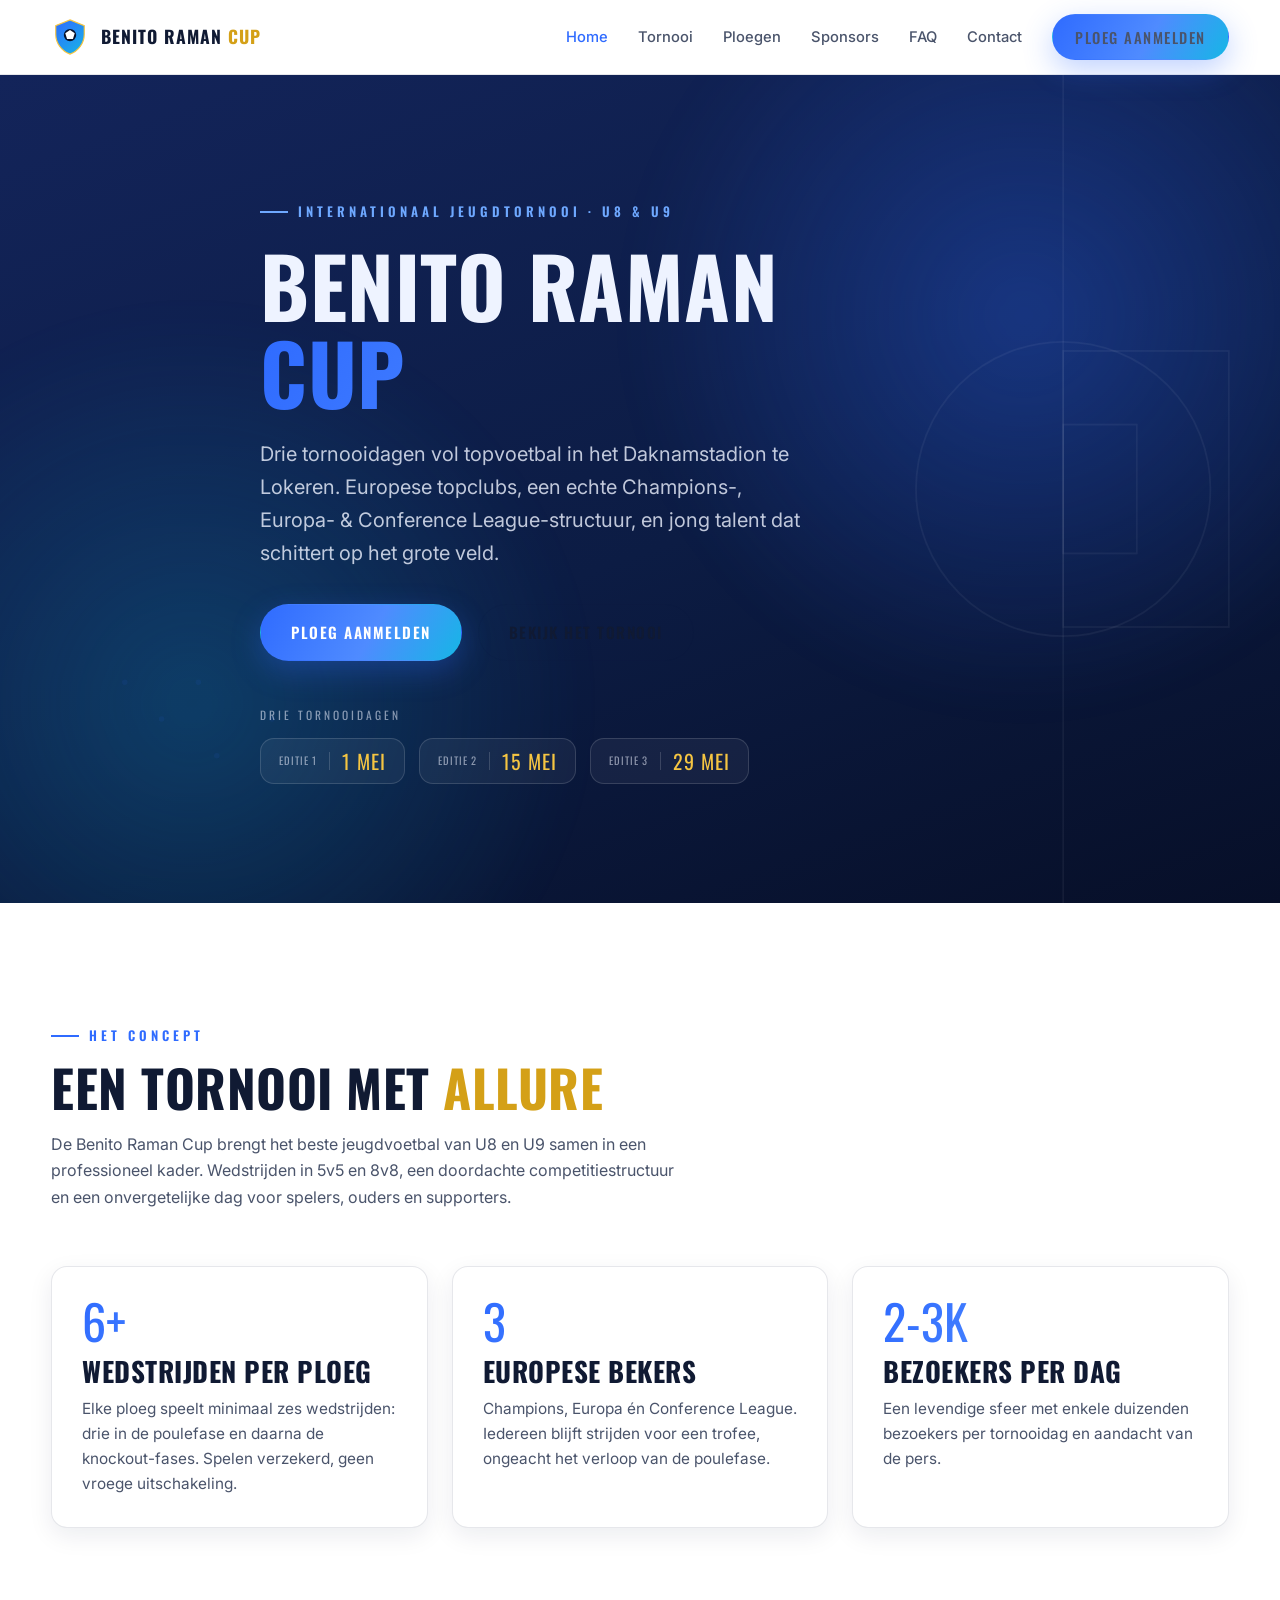
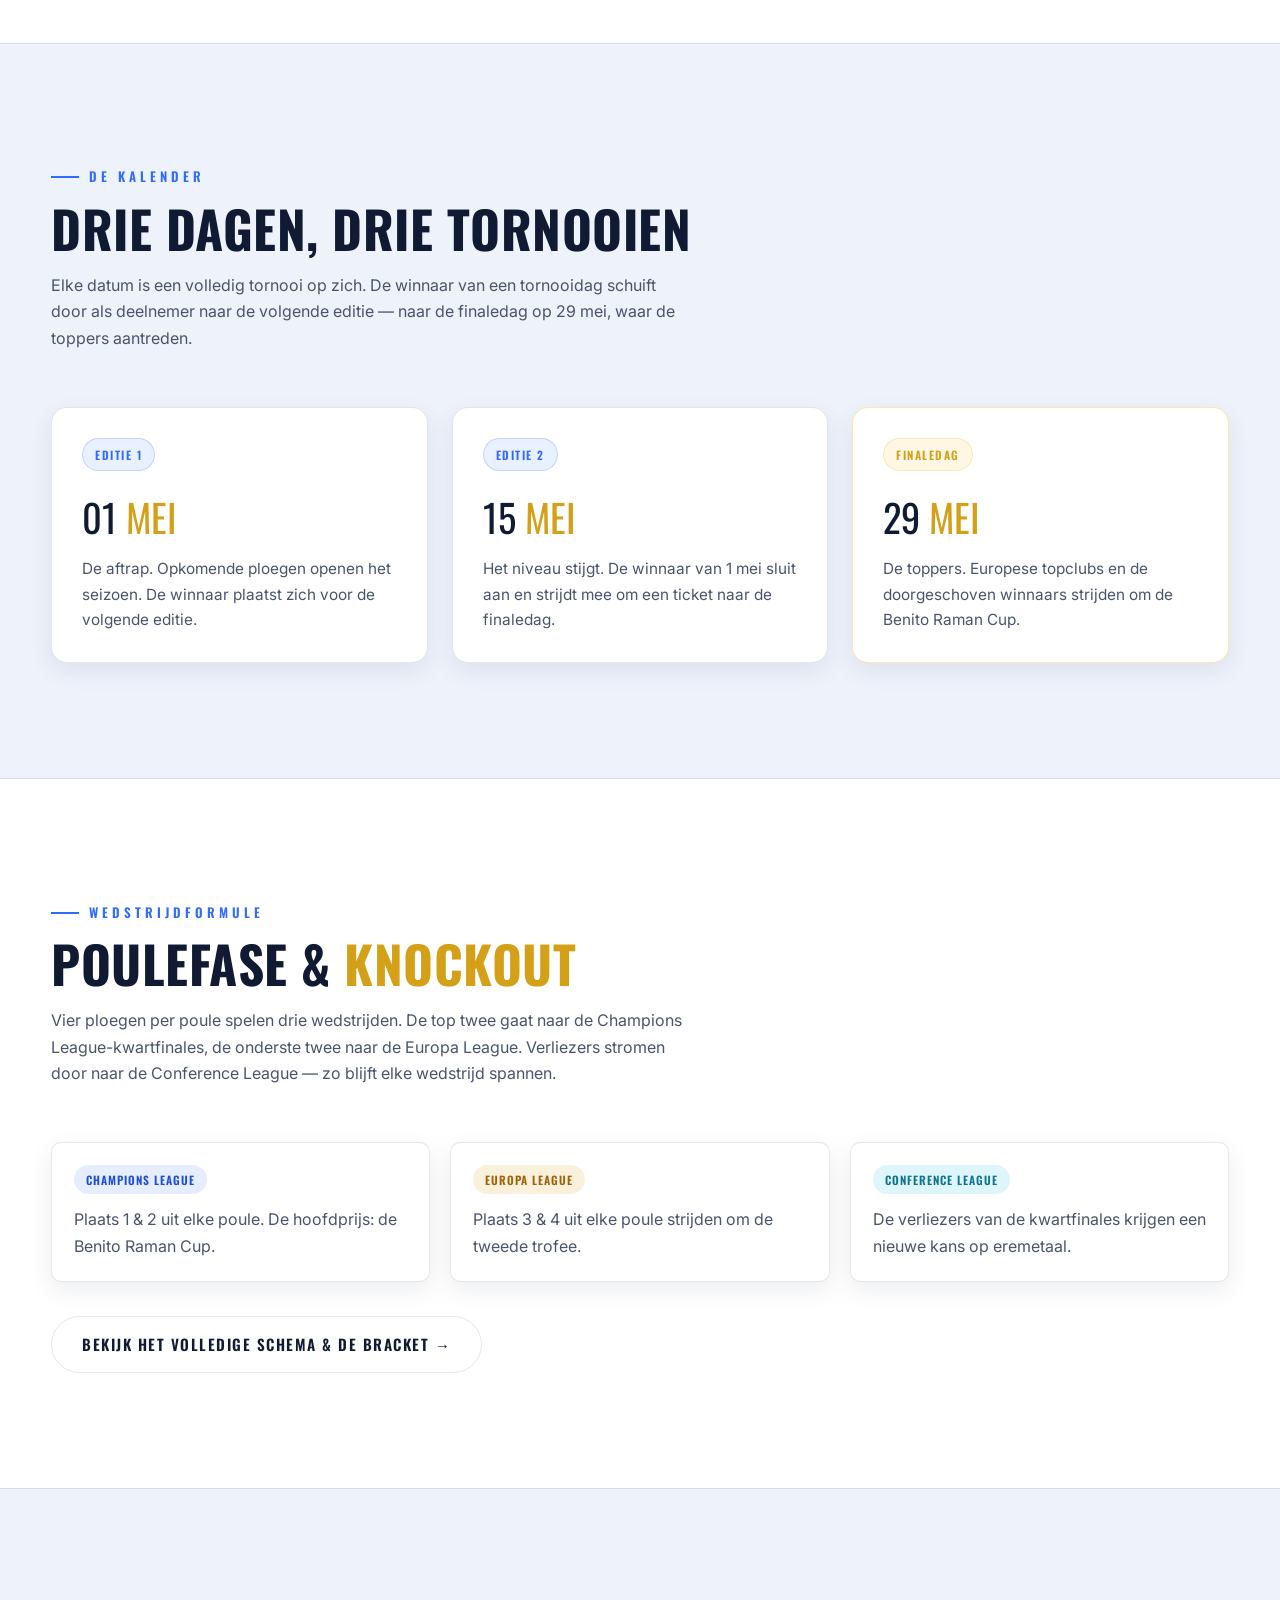
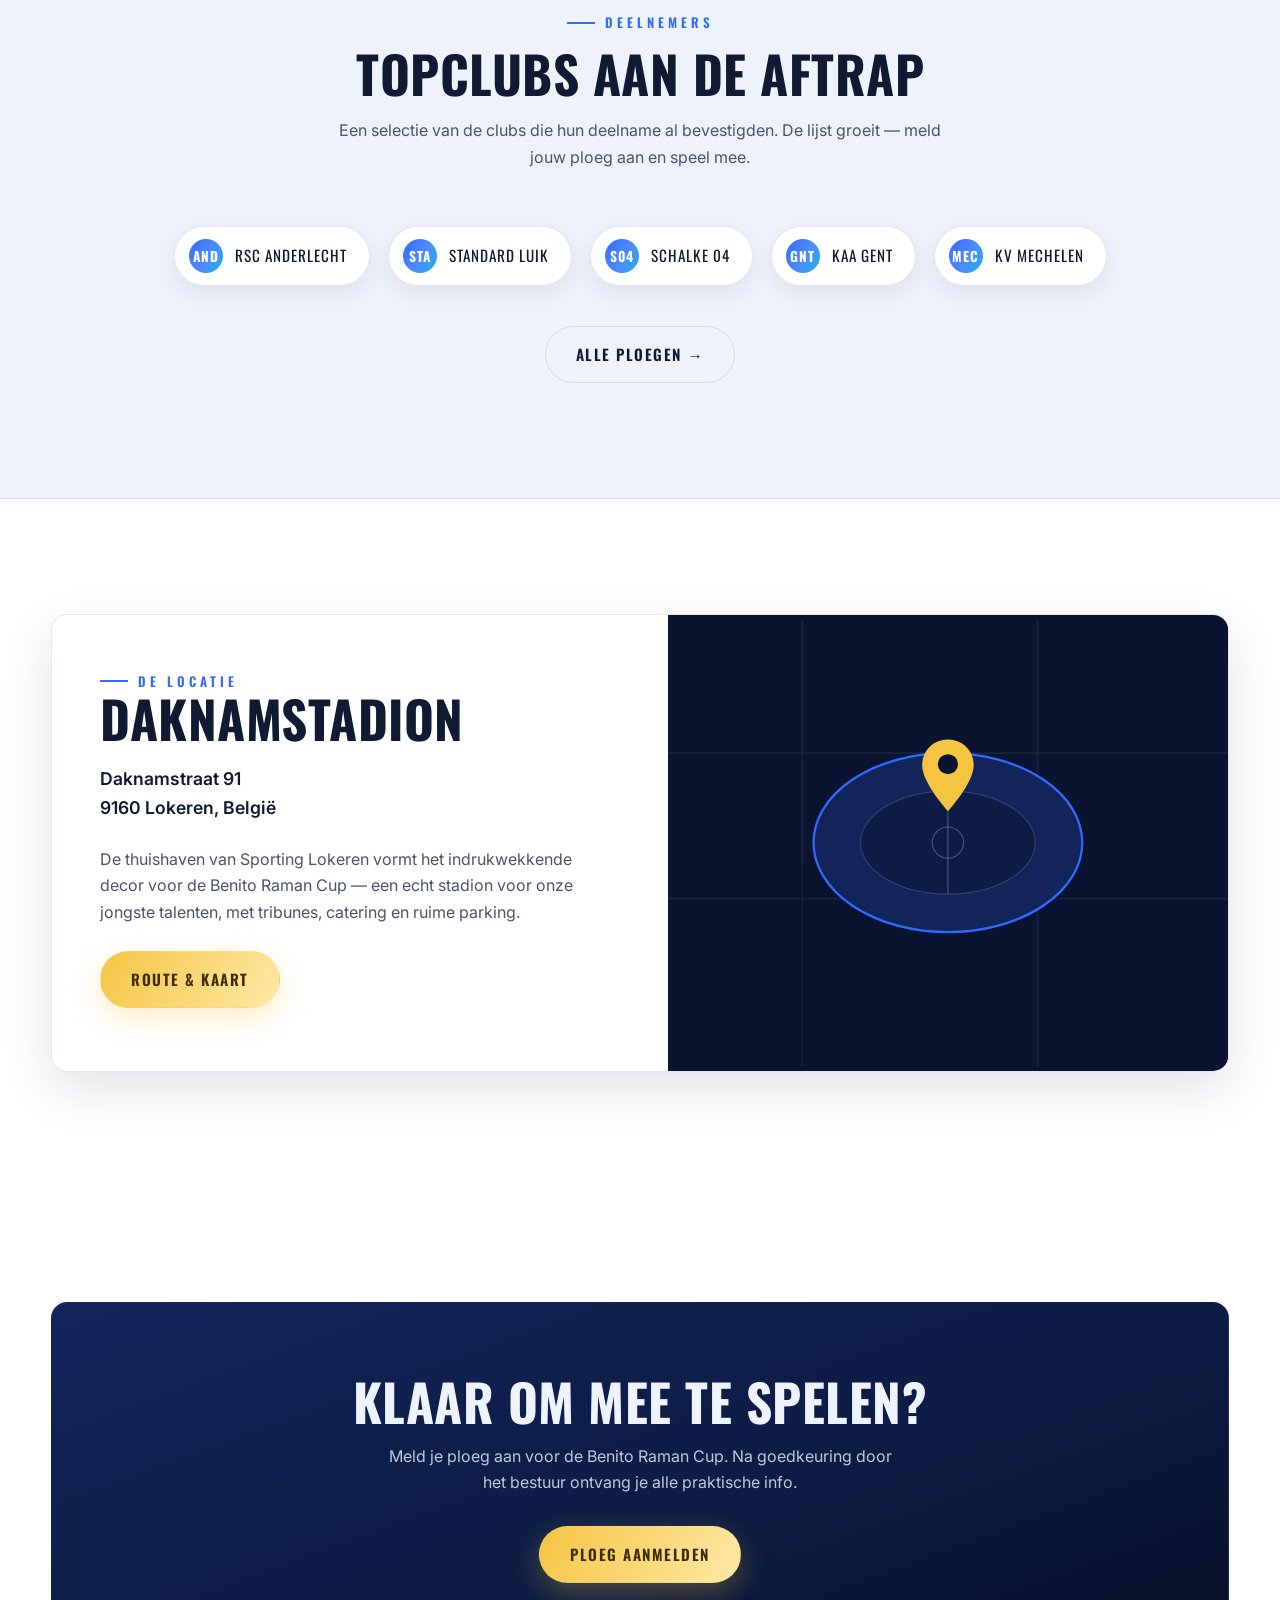
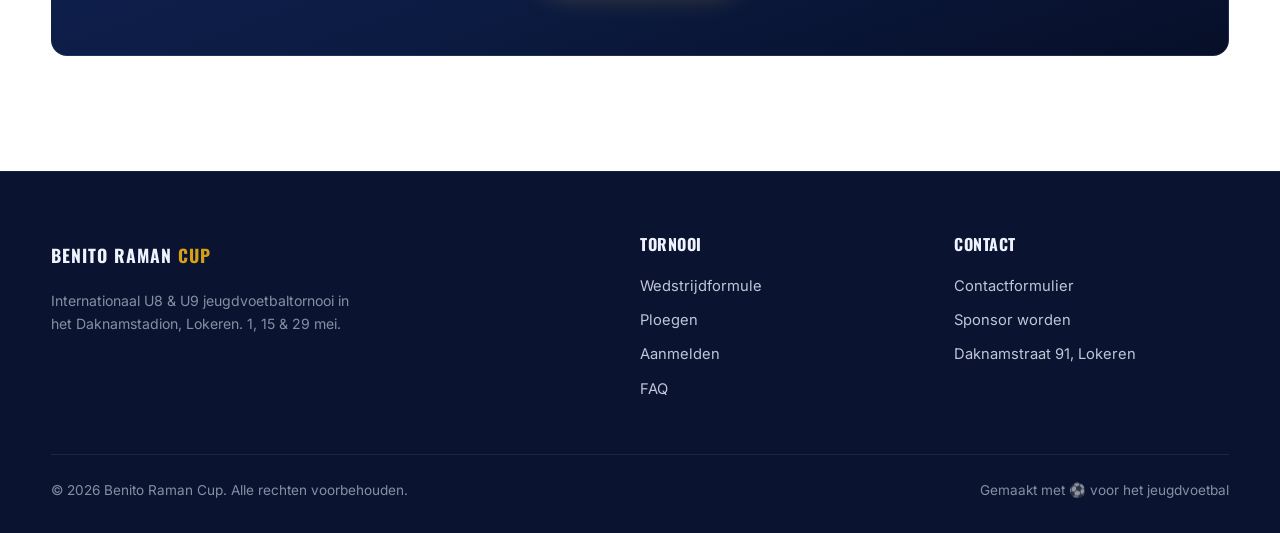
==== index.html @ d463234b "Initial commit" ====
<!DOCTYPE html>
<html lang="nl">
<head>
  <meta charset="UTF-8" />
  <meta name="viewport" content="width=device-width, initial-scale=1.0" />
  <title>Benito Raman Cup — Internationaal jeugdtornooi U8 & U9</title>
  <meta name="description" content="De Benito Raman Cup: een internationaal U8 & U9 jeugdvoetbaltornooi in het Daknamstadion te Lokeren. Drie tornooidagen met topclubs zoals RSC Anderlecht, Standard Luik, Schalke 04, KAA Gent en KV Mechelen." />
  <link rel="preconnect" href="https://fonts.googleapis.com" />
  <link rel="preconnect" href="https://fonts.gstatic.com" crossorigin />
  <link href="https://fonts.googleapis.com/css2?family=Oswald:wght@400;500;600;700&family=Inter:wght@400;500;600;700&display=swap" rel="stylesheet" />
  <link rel="stylesheet" href="assets/css/style.css" />
</head>
<body>

  <!-- ============ NAV ============ -->
  <header class="nav">
    <div class="container nav-inner">
      <a href="index.html" class="brand">
        <svg class="crest" viewBox="0 0 40 40" fill="none" xmlns="http://www.w3.org/2000/svg" aria-hidden="true">
          <path d="M20 2l15 6v9c0 9.5-6.2 17.8-15 21C11.2 34.8 5 26.5 5 17V8l15-6z" fill="url(#cg)" stroke="#f5c542" stroke-width="1.2"/>
          <circle cx="20" cy="18" r="6.5" fill="#07112a"/>
          <path d="M20 12.5l5 3.6-1.9 5.9h-6.2L15 16.1 20 12.5z" fill="#fff"/>
          <defs><linearGradient id="cg" x1="5" y1="2" x2="35" y2="38" gradientUnits="userSpaceOnUse"><stop stop-color="#2f6bff"/><stop offset="1" stop-color="#16b6e6"/></linearGradient></defs>
        </svg>
        <b>BENITO RAMAN <span>CUP</span></b>
      </a>
      <nav class="nav-links" id="navLinks">
        <a href="index.html" class="active">Home</a>
        <a href="tornooi.html">Tornooi</a>
        <a href="ploegen.html">Ploegen</a>
        <a href="sponsors.html">Sponsors</a>
        <a href="faq.html">FAQ</a>
        <a href="contact.html">Contact</a>
        <a href="aanmelden.html" class="btn btn-primary" style="padding:10px 22px;">Ploeg aanmelden</a>
      </nav>
      <button class="nav-toggle" id="navToggle" aria-label="Menu">
        <svg width="26" height="26" viewBox="0 0 24 24" fill="none" stroke="currentColor" stroke-width="2"><line x1="3" y1="6" x2="21" y2="6"/><line x1="3" y1="12" x2="21" y2="12"/><line x1="3" y1="18" x2="21" y2="18"/></svg>
      </button>
    </div>
  </header>

  <!-- ============ HERO ============ -->
  <section class="hero">
    <div class="hero-glow"></div>
    <div class="hero-glow two"></div>
    <div class="hero-bg" aria-hidden="true">
      <svg viewBox="0 0 1440 900" preserveAspectRatio="xMidYMid slice" xmlns="http://www.w3.org/2000/svg">
        <!-- pitch lines -->
        <g stroke="rgba(255,255,255,0.05)" stroke-width="2" fill="none">
          <circle cx="1180" cy="450" r="160"/>
          <line x1="1180" y1="0" x2="1180" y2="900"/>
          <rect x="1180" y="300" width="180" height="300"/>
          <rect x="1180" y="380" width="80" height="140"/>
        </g>
        <!-- subtle dot grid -->
        <g fill="rgba(47,107,255,0.08)">
          <circle cx="200" cy="700" r="3"/><circle cx="260" cy="740" r="3"/><circle cx="320" cy="700" r="3"/>
          <circle cx="160" cy="660" r="3"/><circle cx="240" cy="660" r="3"/>
        </g>
      </svg>
    </div>
    <div class="container hero-inner">
      <span class="eyebrow">Internationaal jeugdtornooi · U8 &amp; U9</span>
      <h1>Benito Raman <span class="line2 gradient-text">Cup</span></h1>
      <p class="hero-lead">Drie tornooidagen vol topvoetbal in het Daknamstadion te Lokeren. Europese topclubs, een echte Champions-, Europa- &amp; Conference League-structuur, en jong talent dat schittert op het grote veld.</p>
      <div class="hero-cta">
        <a href="aanmelden.html" class="btn btn-primary">Ploeg aanmelden</a>
        <a href="tornooi.html" class="btn btn-ghost">Bekijk het tornooi</a>
      </div>
      <div class="hero-dates-label">Drie tornooidagen</div>
      <div class="hero-dates">
        <div class="date-chip"><span class="ed">Editie 1</span><span class="dt">1 mei</span></div>
        <div class="date-chip"><span class="ed">Editie 2</span><span class="dt">15 mei</span></div>
        <div class="date-chip"><span class="ed">Editie 3</span><span class="dt">29 mei</span></div>
      </div>
    </div>
  </section>

  <!-- ============ INTRO / USP ============ -->
  <section>
    <div class="container">
      <div class="section-head reveal">
        <span class="eyebrow">Het concept</span>
        <h2>Een tornooi met <span class="text-gold">allure</span></h2>
        <p>De Benito Raman Cup brengt het beste jeugdvoetbal van U8 en U9 samen in een professioneel kader. Wedstrijden in 5v5 en 8v8, een doordachte competitiestructuur en een onvergetelijke dag voor spelers, ouders en supporters.</p>
      </div>
      <div class="grid grid-3">
        <div class="card reveal"><div class="num">6+</div><h3>Wedstrijden per ploeg</h3><p>Elke ploeg speelt minimaal zes wedstrijden: drie in de poulefase en daarna de knockout-fases. Spelen verzekerd, geen vroege uitschakeling.</p></div>
        <div class="card reveal"><div class="num">3</div><h3>Europese bekers</h3><p>Champions, Europa én Conference League. Iedereen blijft strijden voor een trofee, ongeacht het verloop van de poulefase.</p></div>
        <div class="card reveal"><div class="num">2-3K</div><h3>Bezoekers per dag</h3><p>Een levendige sfeer met enkele duizenden bezoekers per tornooidag en aandacht van de pers.</p></div>
      </div>
    </div>
  </section>

  <!-- ============ TORNOOIDAGEN ============ -->
  <section style="background:var(--bg-2);border-block:1px solid var(--line);">
    <div class="container">
      <div class="section-head reveal">
        <span class="eyebrow">De kalender</span>
        <h2>Drie dagen, drie tornooien</h2>
        <p>Elke datum is een volledig tornooi op zich. De winnaar van een tornooidag schuift door als deelnemer naar de volgende editie — naar de finaledag op 29 mei, waar de toppers aantreden.</p>
      </div>
      <div class="grid grid-3">
        <div class="card day-card reveal">
          <span class="tag">Editie 1</span>
          <div class="date">01 <span>MEI</span></div>
          <p>De aftrap. Opkomende ploegen openen het seizoen. De winnaar plaatst zich voor de volgende editie.</p>
        </div>
        <div class="card day-card reveal">
          <span class="tag">Editie 2</span>
          <div class="date">15 <span>MEI</span></div>
          <p>Het niveau stijgt. De winnaar van 1 mei sluit aan en strijdt mee om een ticket naar de finaledag.</p>
        </div>
        <div class="card day-card reveal" style="border-color:rgba(245,197,66,.4);">
          <span class="tag" style="background:rgba(245,197,66,.15);color:var(--gold);border-color:rgba(245,197,66,.3);">Finaledag</span>
          <div class="date">29 <span>MEI</span></div>
          <p>De toppers. Europese topclubs en de doorgeschoven winnaars strijden om de Benito Raman Cup.</p>
        </div>
      </div>
    </div>
  </section>

  <!-- ============ FORMAT TEASER ============ -->
  <section>
    <div class="container">
      <div class="section-head reveal">
        <span class="eyebrow">Wedstrijdformule</span>
        <h2>Poulefase &amp; <span class="text-gold">knockout</span></h2>
        <p>Vier ploegen per poule spelen drie wedstrijden. De top twee gaat naar de Champions League-kwartfinales, de onderste twee naar de Europa League. Verliezers stromen door naar de Conference League — zo blijft elke wedstrijd spannen.</p>
      </div>
      <div class="format-stages">
        <div class="stage reveal"><span class="pill cl">Champions League</span><p>Plaats 1 &amp; 2 uit elke poule. De hoofdprijs: de Benito Raman Cup.</p></div>
        <div class="stage reveal"><span class="pill el">Europa League</span><p>Plaats 3 &amp; 4 uit elke poule strijden om de tweede trofee.</p></div>
        <div class="stage reveal"><span class="pill cf">Conference League</span><p>De verliezers van de kwartfinales krijgen een nieuwe kans op eremetaal.</p></div>
      </div>
      <div style="margin-top:34px;" class="reveal">
        <a href="tornooi.html" class="btn btn-ghost">Bekijk het volledige schema &amp; de bracket →</a>
      </div>
    </div>
  </section>

  <!-- ============ PLOEGEN ============ -->
  <section style="background:var(--bg-2);border-block:1px solid var(--line);">
    <div class="container">
      <div class="section-head center reveal">
        <span class="eyebrow" style="justify-content:center;">Deelnemers</span>
        <h2>Topclubs aan de aftrap</h2>
        <p>Een selectie van de clubs die hun deelname al bevestigden. De lijst groeit — meld jouw ploeg aan en speel mee.</p>
      </div>
      <div class="teams-row reveal">
        <span class="team-chip"><span class="badge">AND</span> RSC Anderlecht</span>
        <span class="team-chip"><span class="badge">STA</span> Standard Luik</span>
        <span class="team-chip"><span class="badge">S04</span> Schalke 04</span>
        <span class="team-chip"><span class="badge">GNT</span> KAA Gent</span>
        <span class="team-chip"><span class="badge">MEC</span> KV Mechelen</span>
      </div>
      <div style="text-align:center;margin-top:40px;" class="reveal">
        <a href="ploegen.html" class="btn btn-ghost">Alle ploegen →</a>
      </div>
    </div>
  </section>

  <!-- ============ LOCATIE ============ -->
  <section>
    <div class="container">
      <div class="location-card reveal">
        <div class="location-info">
          <span class="eyebrow">De locatie</span>
          <h2>Daknamstadion</h2>
          <p class="addr">Daknamstraat 91<br/>9160 Lokeren, België</p>
          <p>De thuishaven van Sporting Lokeren vormt het indrukwekkende decor voor de Benito Raman Cup — een echt stadion voor onze jongste talenten, met tribunes, catering en ruime parking.</p>
          <div style="margin-top:26px;">
            <a href="https://www.google.com/maps/search/?api=1&query=Daknamstraat+91+9160+Lokeren" target="_blank" rel="noopener" class="btn btn-gold">Route &amp; kaart</a>
          </div>
        </div>
        <div class="location-map" aria-hidden="true">
          <svg viewBox="0 0 500 400" xmlns="http://www.w3.org/2000/svg">
            <rect width="500" height="400" fill="#0a1430"/>
            <g stroke="rgba(255,255,255,0.06)" stroke-width="1.5" fill="none">
              <path d="M0 120 H500 M0 250 H500 M120 0 V400 M330 0 V400"/>
            </g>
            <!-- stadium -->
            <ellipse cx="250" cy="200" rx="120" ry="80" fill="#13245a" stroke="#2f6bff" stroke-width="2"/>
            <ellipse cx="250" cy="200" rx="78" ry="46" fill="#0c1c44" stroke="rgba(255,255,255,0.14)"/>
            <line x1="250" y1="154" x2="250" y2="246" stroke="rgba(255,255,255,0.25)"/>
            <circle cx="250" cy="200" r="14" fill="none" stroke="rgba(255,255,255,0.25)"/>
            <!-- pin -->
            <g transform="translate(250,108)">
              <path d="M0 0c-13 0-23 10-23 23 0 16 23 41 23 41s23-25 23-41C23 10 13 0 0 0z" fill="#f5c542"/>
              <circle cx="0" cy="22" r="9" fill="#0a1430"/>
            </g>
          </svg>
        </div>
      </div>
    </div>
  </section>

  <!-- ============ CTA BAND ============ -->
  <section>
    <div class="container">
      <div class="cta-band reveal">
        <h2>Klaar om mee te spelen?</h2>
        <p>Meld je ploeg aan voor de Benito Raman Cup. Na goedkeuring door het bestuur ontvang je alle praktische info.</p>
        <a href="aanmelden.html" class="btn btn-gold">Ploeg aanmelden</a>
      </div>
    </div>
  </section>

  <!-- ============ FOOTER ============ -->
  <footer class="footer">
    <div class="container">
      <div class="footer-grid">
        <div>
          <a href="index.html" class="brand" style="margin-bottom:14px;">
            <b>BENITO RAMAN <span>CUP</span></b>
          </a>
          <p class="muted" style="max-width:320px;margin-top:10px;">Internationaal U8 &amp; U9 jeugdvoetbaltornooi in het Daknamstadion, Lokeren. 1, 15 &amp; 29 mei.</p>
        </div>
        <div>
          <h4>Tornooi</h4>
          <a href="tornooi.html">Wedstrijdformule</a>
          <a href="ploegen.html">Ploegen</a>
          <a href="aanmelden.html">Aanmelden</a>
          <a href="faq.html">FAQ</a>
        </div>
        <div>
          <h4>Contact</h4>
          <a href="contact.html">Contactformulier</a>
          <a href="sponsors.html">Sponsor worden</a>
          <a href="https://www.google.com/maps/search/?api=1&query=Daknamstraat+91+9160+Lokeren" target="_blank" rel="noopener">Daknamstraat 91, Lokeren</a>
        </div>
      </div>
      <div class="footer-bottom">
        <span>© <span id="year"></span> Benito Raman Cup. Alle rechten voorbehouden.</span>
        <span>Gemaakt met ⚽ voor het jeugdvoetbal</span>
      </div>
    </div>
  </footer>

  <script src="assets/js/main.js"></script>
</body>
</html>
---- assets/css/style.css ----
/* ============================================================
   BENITO RAMAN CUP — Design System
   Licht/wit thema + donkernavy hero. Blauw & goud accenten.
   ============================================================ */

:root {
  /* Lichte basis */
  --bg:        #ffffff;   /* hoofdsecties */
  --bg-2:      #eef2fb;   /* afwisselende lichte secties (subtiele blauwtint) */
  --surface:   #ffffff;   /* kaarten */
  --surface-2: #f5f7fd;
  --line:      rgba(15, 28, 60, 0.10);
  --line-soft: rgba(15, 28, 60, 0.06);

  /* Donkere secties */
  --dark:      #0a1430;
  --grad-dark: linear-gradient(160deg, #13245a 0%, #0c1c44 55%, #070f28 100%);

  /* Tekst op licht */
  --text:      #101a33;
  --text-soft: #4a546b;
  --text-dim:  #818aa3;
  /* Tekst op donker */
  --on-dark:        #eef3ff;
  --on-dark-soft:   rgba(238, 243, 255, 0.80);
  --on-dark-dim:    rgba(238, 243, 255, 0.55);

  /* Accenten */
  --accent:    #2f6bff;   /* electric blue */
  --accent-2:  #16b6e6;   /* cyan */
  --gold:      #d4a017;   /* goud (tekst op licht) */
  --gold-fill: #f5c542;   /* goud (vlakken) */
  --gold-soft: #ffe9a8;

  --grad-cl:   linear-gradient(120deg, #2f6bff 0%, #4f8bff 55%, #16b6e6 100%);
  --grad-gold: linear-gradient(120deg, #f5c542 0%, #ffe9a8 100%);

  /* Typografie */
  --font-display: 'Oswald', 'Arial Narrow', sans-serif;
  --font-body:    'Inter', system-ui, -apple-system, sans-serif;

  /* Maatvoering */
  --maxw: 1180px;
  --radius:    16px;
  --radius-sm: 10px;
  --shadow:    0 18px 50px rgba(15, 28, 60, 0.12);
  --shadow-sm: 0 8px 24px rgba(15, 28, 60, 0.08);
}

/* ---------- Reset ---------- */
*, *::before, *::after { box-sizing: border-box; margin: 0; padding: 0; }
html { scroll-behavior: smooth; }
body {
  font-family: var(--font-body);
  background: var(--bg);
  color: var(--text);
  line-height: 1.65;
  -webkit-font-smoothing: antialiased;
  overflow-x: hidden;
}
img { max-width: 100%; display: block; }
a { color: inherit; text-decoration: none; }
ul { list-style: none; }

/* ---------- Typografie ---------- */
h1, h2, h3, h4 {
  font-family: var(--font-display);
  font-weight: 700;
  line-height: 1.05;
  letter-spacing: 0.5px;
  text-transform: uppercase;
  color: var(--text);
}
h1 { font-size: clamp(2.6rem, 7vw, 5.2rem); }
h2 { font-size: clamp(2rem, 4.5vw, 3.2rem); }
h3 { font-size: clamp(1.3rem, 2.4vw, 1.7rem); }
p  { color: var(--text-soft); }

.eyebrow {
  font-family: var(--font-display);
  text-transform: uppercase;
  letter-spacing: 4px;
  font-size: 0.82rem;
  font-weight: 600;
  color: var(--accent);
  display: inline-flex;
  align-items: center;
  gap: 10px;
}
.eyebrow::before {
  content: "";
  width: 28px; height: 2px;
  background: var(--accent);
  display: inline-block;
}

.text-gold { color: var(--gold); }
.gradient-text {
  background: var(--grad-cl);
  -webkit-background-clip: text;
  background-clip: text;
  color: transparent;
}

/* ---------- Donkere secties ---------- */
.dark { background: var(--grad-dark); color: var(--on-dark); }
.dark h1, .dark h2, .dark h3, .dark h4 { color: var(--on-dark); }
.dark p { color: var(--on-dark-soft); }
.dark .eyebrow { color: #6ea8ff; }
.dark .eyebrow::before { background: #6ea8ff; }

/* ---------- Layout ---------- */
.container { width: min(var(--maxw), 92vw); margin-inline: auto; }
section { padding: clamp(64px, 9vw, 120px) 0; position: relative; }
.section-head { max-width: 640px; margin-bottom: 56px; }
.section-head.center { margin-inline: auto; text-align: center; }
.section-head h2 { margin: 14px 0 16px; }
.bg-alt { background: var(--bg-2); border-block: 1px solid var(--line); }

/* ---------- Buttons ---------- */
.btn {
  display: inline-flex; align-items: center; gap: 10px;
  font-family: var(--font-display);
  text-transform: uppercase;
  letter-spacing: 1.5px;
  font-weight: 600;
  font-size: 0.95rem;
  padding: 15px 30px;
  border-radius: 50px;
  border: 1px solid transparent;
  cursor: pointer;
  transition: transform .18s ease, box-shadow .18s ease, background .18s ease;
}
.btn:hover { transform: translateY(-2px); }
.btn-primary {
  background: var(--grad-cl);
  color: #ffffff;
  box-shadow: 0 10px 30px rgba(47, 107, 255, 0.30);
}
.btn-primary:hover { box-shadow: 0 16px 40px rgba(47, 107, 255, 0.42); }
.btn-gold {
  background: var(--grad-gold);
  color: #3a2c00;
  box-shadow: 0 10px 30px rgba(245, 197, 66, 0.3);
}
.btn-ghost {
  background: transparent;
  color: var(--text);
  border-color: var(--line);
}
.btn-ghost:hover { background: rgba(15,28,60,0.04); }
.dark .btn-ghost { color: var(--on-dark); border-color: rgba(255,255,255,0.22); }
.dark .btn-ghost:hover { background: rgba(255,255,255,0.08); }

/* ---------- Navbar ---------- */
.nav {
  position: sticky; top: 0; z-index: 100;
  backdrop-filter: blur(14px);
  background: rgba(255, 255, 255, 0.82);
  border-bottom: 1px solid var(--line);
}
.nav-inner {
  display: flex; align-items: center; justify-content: space-between;
  height: 74px;
}
.brand { display: flex; align-items: center; gap: 12px; font-family: var(--font-display); text-transform: uppercase; color: var(--text); }
.brand .crest { width: 38px; height: 38px; }
.brand b { font-weight: 700; letter-spacing: 1px; font-size: 1.1rem; }
.brand span { color: var(--gold); }
.nav-links { display: flex; align-items: center; gap: 30px; }
.nav-links a {
  font-size: 0.92rem; color: var(--text-soft);
  font-weight: 500; transition: color .15s;
  position: relative;
}
.nav-links a:hover { color: var(--text); }
.nav-links a.active { color: var(--accent); }
.nav-toggle { display: none; background: none; border: 0; color: var(--text); cursor: pointer; }

/* ---------- Hero (donkernavy) ---------- */
.hero {
  position: relative;
  min-height: 92vh;
  display: flex; align-items: center;
  overflow: hidden;
  background: var(--grad-dark);
  color: var(--on-dark);
  padding-block: 60px;
}
.hero h1, .hero h2, .hero h3 { color: var(--on-dark); }
.hero p { color: var(--on-dark-soft); }
.hero .eyebrow { color: #6ea8ff; }
.hero .eyebrow::before { background: #6ea8ff; }
.hero-bg { position: absolute; inset: 0; z-index: 0; }
.hero-bg svg { width: 100%; height: 100%; }
.hero-glow {
  position: absolute; z-index: 0;
  width: 70vw; height: 70vw; max-width: 900px; max-height: 900px;
  right: -15%; top: -25%;
  background: radial-gradient(circle, rgba(47,107,255,0.32), transparent 62%);
  filter: blur(20px); pointer-events: none;
}
.hero-glow.two {
  left: -20%; right: auto; top: auto; bottom: -30%;
  background: radial-gradient(circle, rgba(22,182,230,0.22), transparent 62%);
}
.hero-inner { position: relative; z-index: 2; max-width: 760px; }
.hero h1 { margin: 18px 0 22px; }
.hero h1 .line2 { display: block; }
.hero-lead { font-size: clamp(1.05rem, 1.6vw, 1.25rem); max-width: 560px; margin-bottom: 34px; }
.hero-cta { display: flex; gap: 16px; flex-wrap: wrap; }
.hero-dates-label {
  font-family: var(--font-display); text-transform: uppercase; letter-spacing: 3px;
  font-size: .72rem; color: var(--on-dark-dim); margin: 44px 0 14px;
}
.hero-dates {
  display: flex; gap: 14px; flex-wrap: wrap;
}
.date-chip {
  display: flex; align-items: center; gap: 12px;
  background: rgba(255,255,255,0.05); border: 1px solid rgba(255,255,255,0.14);
  border-radius: 14px; padding: 12px 18px;
}
.date-chip .ed {
  font-family: var(--font-display); text-transform: uppercase; letter-spacing: 1px;
  font-size: .66rem; color: var(--on-dark-dim);
  border-right: 1px solid rgba(255,255,255,0.16); padding-right: 12px;
}
.date-chip .dt {
  font-family: var(--font-display); text-transform: uppercase; letter-spacing: 1px;
  font-size: 1.25rem; color: var(--gold-fill); line-height: 1;
}

/* ---------- Cards / grids ---------- */
.grid { display: grid; gap: 24px; }
.grid-3 { grid-template-columns: repeat(3, 1fr); }
.grid-4 { grid-template-columns: repeat(4, 1fr); }

.card {
  background: var(--surface);
  border: 1px solid var(--line);
  border-radius: var(--radius);
  padding: 30px;
  box-shadow: var(--shadow-sm);
  transition: transform .2s ease, border-color .2s ease, box-shadow .2s ease;
  position: relative;
  overflow: hidden;
}
.card:hover { transform: translateY(-5px); border-color: rgba(47,107,255,0.4); box-shadow: var(--shadow); }
.card .num {
  font-family: var(--font-display);
  font-size: 3rem; line-height: 1;
  background: var(--grad-cl);
  -webkit-background-clip: text; background-clip: text; color: transparent;
  margin-bottom: 12px;
}
.card h3 { margin-bottom: 10px; }
.card p { font-size: 0.96rem; }

/* Tournament day cards */
.day-card { display: flex; flex-direction: column; gap: 8px; }
.day-card .tag {
  align-self: flex-start;
  font-family: var(--font-display); text-transform: uppercase;
  letter-spacing: 1.5px; font-size: 0.72rem; font-weight: 600;
  padding: 6px 12px; border-radius: 50px;
  background: rgba(47,107,255,0.10); color: var(--accent);
  border: 1px solid rgba(47,107,255,0.22); margin-bottom: 6px;
}
.day-card .date { font-family: var(--font-display); font-size: 2.4rem; color: var(--text); }
.day-card .date span { color: var(--gold); }

/* ---------- Teams ---------- */
.teams-row { display: flex; flex-wrap: wrap; gap: 18px; justify-content: center; }
.team-chip {
  display: flex; align-items: center; gap: 12px;
  background: var(--surface); border: 1px solid var(--line);
  border-radius: 50px; padding: 12px 22px 12px 14px;
  font-family: var(--font-display); text-transform: uppercase;
  letter-spacing: 1px; font-size: 0.95rem;
  box-shadow: var(--shadow-sm);
  transition: border-color .2s, transform .2s;
}
.team-chip:hover { border-color: var(--gold); transform: translateY(-3px); }
.team-chip .badge {
  width: 34px; height: 34px; border-radius: 50%;
  display: grid; place-items: center;
  background: var(--grad-cl); color: #fff;
  font-weight: 700; font-size: 0.85rem;
}

/* ---------- Format / bracket teaser ---------- */
.format-stages { display: grid; grid-template-columns: repeat(3,1fr); gap: 20px; margin-top: 20px;}
.stage {
  border: 1px solid var(--line); border-radius: var(--radius-sm);
  padding: 22px; background: var(--surface); box-shadow: var(--shadow-sm);
}
.stage .pill {
  display:inline-block; font-family:var(--font-display); text-transform:uppercase;
  letter-spacing:1px; font-size:.72rem; font-weight:600; padding:5px 12px; border-radius:50px;
  margin-bottom:12px;
}
.pill.cl { background:rgba(47,107,255,.12); color:#1d4ed8; }
.pill.el { background:rgba(212,160,23,.15); color:#a16207; }
.pill.cf { background:rgba(22,182,230,.14); color:#0e7490; }

/* ---------- Location ---------- */
.location-card {
  display: grid; grid-template-columns: 1.1fr 1fr; gap: 0;
  border: 1px solid var(--line); border-radius: var(--radius);
  overflow: hidden; background: var(--surface); box-shadow: var(--shadow);
}
.location-info { padding: clamp(28px, 4vw, 48px); }
.location-info h2 { margin-bottom: 18px; }
.location-info .addr { color: var(--text); font-size: 1.1rem; margin: 8px 0 24px; font-weight: 600; }
.location-map { min-height: 320px; background: var(--dark); position: relative; }
.location-map svg { width:100%; height:100%; }

/* ---------- CTA band (donkernavy) ---------- */
.cta-band {
  border-radius: var(--radius);
  background: var(--grad-dark);
  padding: clamp(40px, 6vw, 72px);
  text-align: center;
  color: var(--on-dark);
  position: relative; overflow: hidden;
  border: 1px solid rgba(255,255,255,0.06);
}
.cta-band h2 { color: var(--on-dark); }
.cta-band p { color: var(--on-dark-soft); max-width: 520px; margin: 14px auto 30px; }

/* ---------- Footer (donkernavy) ---------- */
.footer { background: var(--dark); color: var(--on-dark); border-top: 1px solid rgba(255,255,255,0.06); padding: 64px 0 32px; }
.footer .brand { color: var(--on-dark); }
.footer-grid { display: grid; grid-template-columns: 2fr 1fr 1fr; gap: 40px; }
.footer h4 { font-size: 1rem; margin-bottom: 16px; color: var(--on-dark); }
.footer a { color: var(--on-dark-soft); font-size: 0.92rem; display: block; padding: 5px 0; transition: color .15s; }
.footer a:hover { color: var(--gold-fill); }
.footer .muted { color: var(--on-dark-dim); font-size: 0.88rem; }
.footer-bottom {
  margin-top: 48px; padding-top: 24px; border-top: 1px solid rgba(255,255,255,0.08);
  display: flex; justify-content: space-between; flex-wrap: wrap; gap: 12px;
  color: var(--on-dark-dim); font-size: 0.85rem;
}

/* ---------- Reveal animation ---------- */
.reveal { opacity: 0; transform: translateY(24px); transition: opacity .6s ease, transform .6s ease; }
.reveal.in { opacity: 1; transform: none; }

/* ---------- Responsive ---------- */
@media (max-width: 900px) {
  .grid-3, .grid-4, .format-stages { grid-template-columns: 1fr 1fr; }
  .location-card { grid-template-columns: 1fr; }
  .footer-grid { grid-template-columns: 1fr 1fr; }
}
@media (max-width: 620px) {
  .nav-links { display: none; }
  .nav-toggle { display: block; }
  .grid-3, .grid-4, .format-stages, .footer-grid { grid-template-columns: 1fr; }
  section { padding: 56px 0; }
  .section-head { margin-bottom: 36px; }
  .hero { min-height: 78vh; }
  .hero-cta { gap: 12px; }
  .hero-cta .btn { flex: 1 1 auto; justify-content: center; }
  .hero-dates { gap: 18px; margin-top: 34px; }
  .hero-date b { font-size: 1.7rem; }
  .card { padding: 24px; }
  .footer-grid { gap: 28px; }
  .footer-bottom { flex-direction: column; gap: 6px; }
}

/* Mobile menu open state */
.nav-links.open {
  display: flex; position: absolute; top: 74px; left: 0; right: 0;
  flex-direction: column; gap: 0;
  background: #ffffff; border-bottom: 1px solid var(--line); padding: 10px 0;
}
.nav-links.open a { padding: 14px 7vw; width: 100%; }

/* ============================================================
   Subpagina-componenten
   ============================================================ */

/* ---------- Page hero (compacter dan home-hero) ---------- */
.page-hero {
  background: var(--grad-dark); color: var(--on-dark);
  position: relative; overflow: hidden;
  padding: clamp(56px, 9vw, 96px) 0 clamp(48px, 7vw, 72px);
}
.page-hero h1 { color: var(--on-dark); font-size: clamp(2.2rem, 5vw, 3.6rem); margin: 14px 0 16px; }
.page-hero p { color: var(--on-dark-soft); max-width: 620px; }
.page-hero .eyebrow { color: #6ea8ff; }
.page-hero .eyebrow::before { background: #6ea8ff; }
.page-hero .hero-glow { opacity: .4; width: 48vw; right: -12%; top: -35%; }
.page-hero-inner { position: relative; z-index: 2; }

.breadcrumb { font-size: .85rem; color: var(--on-dark-dim); margin-bottom: 6px; }
.breadcrumb a { color: var(--on-dark-soft); }
.breadcrumb a:hover { color: var(--gold-fill); }

/* ---------- Routing flow chart ---------- */
.flow { display: flex; flex-direction: column; align-items: center; gap: 0; }
.flow-node {
  background: var(--surface); border: 1px solid var(--line);
  border-radius: var(--radius-sm); padding: 18px 26px; text-align: center;
  box-shadow: var(--shadow-sm); max-width: 420px;
}
.flow-node .ttl { font-family: var(--font-display); text-transform: uppercase; letter-spacing: 1px; font-size: 1.15rem; }
.flow-node small { color: var(--text-dim); display: block; margin-top: 2px; }
.flow-arrow { width: 2px; height: 34px; background: linear-gradient(var(--accent), transparent); position: relative; }
.flow-arrow::after { content: "▼"; color: var(--accent); position: absolute; bottom: -2px; left: 50%; transform: translateX(-50%); font-size: .7rem; }
.flow-split { display: flex; gap: 24px; width: 100%; justify-content: center; flex-wrap: wrap; }
.flow-branch { display: flex; flex-direction: column; align-items: center; }
.flow-node.cl { border-color: rgba(47,107,255,.5); }
.flow-node.el { border-color: rgba(212,160,23,.5); }
.flow-node.cf { border-color: rgba(22,182,230,.5); }
.flow-node .badge-line { font-family: var(--font-display); text-transform: uppercase; letter-spacing: 1px; font-size: .72rem; font-weight: 700; }
.flow-node.cl .badge-line { color: var(--accent); }
.flow-node.el .badge-line { color: #a16207; }
.flow-node.cf .badge-line { color: #0e7490; }
.flow-merge-note {
  margin-top: 22px; font-size: .92rem; color: var(--text-soft);
  text-align: center; max-width: 540px;
}

/* ---------- Bracket ---------- */
.bracket-block { margin-top: 40px; }
.bracket-title {
  display: flex; align-items: center; gap: 12px; margin-bottom: 18px;
}
.bracket-title .dot { width: 12px; height: 12px; border-radius: 50%; }
.bracket-title h3 { margin: 0; }
.bracket-title.cl .dot { background: var(--accent); }
.bracket-title.el .dot { background: var(--gold-fill); }
.bracket-title.cf .dot { background: var(--accent-2); }

.bracket-wrap { overflow-x: auto; padding-bottom: 8px; }
.bracket { display: flex; gap: 22px; min-width: 720px; }
.round { flex: 1; display: flex; flex-direction: column; justify-content: space-around; gap: 16px; }
.round > .round-label {
  font-family: var(--font-display); text-transform: uppercase; letter-spacing: 1.5px;
  font-size: .72rem; color: var(--text-dim); text-align: center; margin-bottom: 4px;
}
.match {
  background: var(--surface); border: 1px solid var(--line); border-radius: var(--radius-sm);
  box-shadow: var(--shadow-sm); overflow: hidden;
}
.slot {
  display: flex; align-items: center; justify-content: space-between;
  padding: 11px 14px; font-size: .9rem; color: var(--text);
}
.slot + .slot { border-top: 1px solid var(--line); }
.slot .seed { color: var(--text-dim); font-size: .82rem; font-family: var(--font-display); letter-spacing: 1px; }
.match.final { border-color: var(--gold); box-shadow: 0 8px 24px rgba(245,197,66,.18); }
.bracket-note { color: var(--text-dim); font-size: .85rem; margin-top: 12px; }

/* ---------- Schema (placeholder) ---------- */
.schedule-grid { display: grid; grid-template-columns: repeat(3,1fr); gap: 18px; }
.schedule-card {
  background: var(--surface); border: 1px solid var(--line); border-radius: var(--radius-sm);
  padding: 22px; box-shadow: var(--shadow-sm);
}
.schedule-card .time { font-family: var(--font-display); font-size: 1.6rem; color: var(--accent); }
.schedule-card .label { font-size: .9rem; color: var(--text-soft); margin-top: 4px; }

@media (max-width: 760px) {
  .schedule-grid { grid-template-columns: 1fr; }
}

/* ---------- U8 / U9 vergelijking met toggle ---------- */
.compare { max-width: 720px; margin: 0 auto; text-align: center; }
.toggle-tabs {
  display: inline-flex; background: var(--bg-2); border: 1px solid var(--line);
  border-radius: 50px; padding: 5px; gap: 4px;
}
.toggle-btn {
  font-family: var(--font-display); text-transform: uppercase; letter-spacing: 1px;
  font-size: .95rem; padding: 10px 30px; border-radius: 50px; border: 0;
  background: transparent; color: var(--text-soft); cursor: pointer; transition: .18s;
}
.toggle-btn.active { background: var(--grad-cl); color: #fff; box-shadow: 0 6px 18px rgba(47,107,255,.30); }
.compare-panel { margin-top: 28px; display: none; }
.compare-panel.active { display: block; }
.compare-grid { display: grid; grid-template-columns: repeat(2, 1fr); gap: 16px; }
.compare-item {
  background: var(--surface); border: 1px solid var(--line); border-radius: var(--radius-sm);
  padding: 26px 18px; box-shadow: var(--shadow-sm);
}
.compare-item .big { font-family: var(--font-display); font-size: 2.3rem; color: var(--accent); line-height: 1; }
.compare-item .lbl { font-size: .78rem; color: var(--text-dim); text-transform: uppercase; letter-spacing: 1px; margin-top: 8px; }
.compare-hint { font-size: .82rem; color: var(--text-dim); margin-top: 16px; }

/* ---------- Compacte cijfertegels ---------- */
.stat-row { display: grid; grid-template-columns: repeat(3, 1fr); gap: 18px; }
.stat-tile {
  background: var(--surface); border: 1px solid var(--line); border-radius: var(--radius-sm);
  padding: 28px 30px; box-shadow: var(--shadow-sm);
  min-height: 120px;
  display: flex; align-items: center; gap: 18px;
}
.stat-tile .n {
  font-family: var(--font-display); font-size: 2.8rem; line-height: 1;
  flex: 0 0 64px; text-align: center;
  background: var(--grad-cl); -webkit-background-clip: text; background-clip: text; color: transparent;
}
.stat-tile .t {
  font-family: var(--font-display); text-transform: uppercase; letter-spacing: .5px;
  font-size: 1rem; line-height: 1.25; color: var(--text);
  padding-left: 18px; border-left: 1px solid var(--line);
}

@media (max-width: 760px) {
  .stat-row { grid-template-columns: 1fr; }

  /* Brackets: rondes onder elkaar i.p.v. horizontaal scrollen */
  .bracket-wrap { overflow: visible; padding-bottom: 0; }
  .bracket { flex-direction: column; min-width: 0; gap: 26px; }
  .round { gap: 12px; }
  .round > .round-label {
    text-align: left; font-size: .8rem; color: var(--accent);
    margin-bottom: 2px; padding-bottom: 8px; border-bottom: 1px solid var(--line);
  }
}

@media (max-width: 460px) {
  /* Compacte U8/U9 tegels op smalle schermen */
  .compare-item { padding: 18px 8px; }
  .compare-item .big { font-size: 1.7rem; }
  .compare-item .lbl { font-size: .68rem; letter-spacing: .5px; }
  .toggle-btn { padding: 10px 24px; }
}

/* ============================================================
   Ploegen-grid
   ============================================================ */
.club-grid { display: grid; grid-template-columns: repeat(3, 1fr); gap: 20px; }
.club-card {
  background: var(--surface); border: 1px solid var(--line); border-radius: var(--radius);
  padding: 26px; box-shadow: var(--shadow-sm); display: flex; align-items: center; gap: 18px;
  transition: transform .2s, border-color .2s, box-shadow .2s;
}
.club-card:hover { transform: translateY(-4px); border-color: var(--accent); box-shadow: var(--shadow); }
.club-card .crest-badge {
  width: 56px; height: 56px; border-radius: 50%; flex: 0 0 56px;
  display: grid; place-items: center; color: #fff; font-family: var(--font-display);
  font-size: 1.05rem; background: var(--grad-cl);
}
.club-card .c-name { font-family: var(--font-display); text-transform: uppercase; letter-spacing: .5px; font-size: 1.15rem; color: var(--text); }
.club-card .c-meta { font-size: .85rem; color: var(--text-dim); }
.club-card.tbd { border-style: dashed; background: var(--bg-2); box-shadow: none; }
.club-card.tbd .crest-badge { background: rgba(47,107,255,.12); color: var(--accent); }

/* ============================================================
   Formulieren
   ============================================================ */
.form { max-width: 760px; }
.form-grid { display: grid; grid-template-columns: 1fr 1fr; gap: 18px; }
.field { display: flex; flex-direction: column; gap: 7px; }
.field.full { grid-column: 1 / -1; }
.field label {
  font-family: var(--font-display); text-transform: uppercase; letter-spacing: 1px;
  font-size: .76rem; color: var(--text-soft);
}
.field label .req { color: var(--accent); }
.field input, .field select, .field textarea {
  width: 100%; padding: 13px 15px; border: 1px solid var(--line); border-radius: 10px;
  background: var(--surface); color: var(--text); font-family: var(--font-body); font-size: .95rem;
  transition: border-color .15s, box-shadow .15s;
}
.field input::placeholder, .field textarea::placeholder { color: var(--text-dim); }
.field input:focus, .field select:focus, .field textarea:focus {
  outline: none; border-color: var(--accent); box-shadow: 0 0 0 3px rgba(47,107,255,.15);
}
.field textarea { resize: vertical; min-height: 120px; }
.choice-row { display: flex; flex-wrap: wrap; gap: 10px; }
.choice {
  position: relative; cursor: pointer;
}
.choice input { position: absolute; opacity: 0; inset: 0; cursor: pointer; }
.choice span {
  display: inline-block; padding: 10px 18px; border: 1px solid var(--line); border-radius: 50px;
  font-family: var(--font-display); text-transform: uppercase; letter-spacing: .5px; font-size: .85rem;
  color: var(--text-soft); background: var(--surface); transition: .15s;
}
.choice input:checked + span {
  background: rgba(47,107,255,.12); border-color: var(--accent); color: var(--accent);
}
.choice input:focus-visible + span { box-shadow: 0 0 0 3px rgba(47,107,255,.15); }
.form-actions { margin-top: 26px; display: flex; align-items: center; gap: 18px; flex-wrap: wrap; }
.form-note { font-size: .85rem; color: var(--text-dim); }
.honeypot { display: none !important; }
.form-feedback { display: none; margin-top: 20px; padding: 18px 20px; border-radius: var(--radius-sm); font-size: .95rem; }
.form-feedback.ok { display: block; background: rgba(47,107,255,.10); border: 1px solid rgba(47,107,255,.35); color: var(--text); }
.form-feedback.err { display: block; background: rgba(212,160,23,.12); border: 1px solid rgba(212,160,23,.4); color: var(--text); }

.form-layout { display: grid; grid-template-columns: 1.5fr 1fr; gap: 40px; align-items: start; }
@media (max-width: 860px) { .form-layout { grid-template-columns: 1fr; gap: 28px; } }

.info-card {
  background: var(--surface); border: 1px solid var(--line); border-radius: var(--radius);
  padding: 28px; box-shadow: var(--shadow-sm);
}
.info-card h3 { margin-bottom: 14px; }
.info-line { display: flex; align-items: center; gap: 12px; padding: 9px 0; color: var(--text-soft); }
.info-line svg { color: var(--accent); flex: 0 0 auto; }
.info-line a:hover { color: var(--accent); }

/* ============================================================
   FAQ accordion
   ============================================================ */
.faq-list { max-width: 820px; margin: 0 auto; }
.faq-item {
  border: 1px solid var(--line); border-radius: var(--radius-sm); background: var(--surface);
  margin-bottom: 12px; overflow: hidden; box-shadow: var(--shadow-sm);
}
.faq-q {
  width: 100%; text-align: left; background: none; border: 0; cursor: pointer;
  padding: 20px 22px; display: flex; justify-content: space-between; align-items: center; gap: 16px;
  font-family: var(--font-display); text-transform: uppercase; letter-spacing: .5px;
  font-size: 1.02rem; color: var(--text);
}
.faq-q .ico { transition: transform .2s; color: var(--accent); flex: 0 0 auto; font-size: 1.4rem; line-height: 1; }
.faq-item.open .faq-q .ico { transform: rotate(45deg); }
.faq-a { max-height: 0; overflow: hidden; transition: max-height .28s ease; }
.faq-a-inner { padding: 0 22px 20px; color: var(--text-soft); }

/* ============================================================
   Sponsors
   ============================================================ */
.reach-band { display: grid; grid-template-columns: repeat(3, 1fr); gap: 20px; }
.reach-item { text-align: center; }
.reach-item .big {
  font-family: var(--font-display); font-size: clamp(2.4rem, 5vw, 3.4rem); line-height: 1;
  background: var(--grad-cl); -webkit-background-clip: text; background-clip: text; color: transparent;
}
.reach-item .lbl { color: var(--text-soft); margin-top: 8px; }

.tier-grid { display: grid; grid-template-columns: repeat(4, 1fr); gap: 20px; align-items: stretch; }
.tier {
  background: var(--surface); border: 1px solid var(--line); border-radius: var(--radius);
  padding: 28px 26px; box-shadow: var(--shadow-sm); display: flex; flex-direction: column;
}
.tier.featured { border-color: var(--gold); box-shadow: 0 18px 50px rgba(245,197,66,.18); position: relative; }
.tier .ribbon {
  position: absolute; top: 16px; right: 16px; font-family: var(--font-display);
  text-transform: uppercase; letter-spacing: 1px; font-size: .66rem; font-weight: 700;
  background: var(--grad-gold); color: #3a2c00; padding: 4px 12px; border-radius: 50px;
}
.tier .t-name { font-family: var(--font-display); text-transform: uppercase; letter-spacing: 1px; font-size: 1.3rem; }
.tier .t-price { font-family: var(--font-display); font-size: 2rem; color: var(--accent); margin: 10px 0 4px; }
.tier .t-price small { font-size: .8rem; color: var(--text-dim); font-family: var(--font-body); letter-spacing: 0; }
.tier ul { margin: 18px 0 24px; display: flex; flex-direction: column; gap: 10px; }
.tier ul li { display: flex; gap: 10px; align-items: flex-start; font-size: .92rem; color: var(--text-soft); }
.tier ul li::before { content: "✓"; color: var(--accent); font-weight: 700; flex: 0 0 auto; }
.tier .btn { margin-top: auto; justify-content: center; }

@media (max-width: 960px) {
  .tier-grid { grid-template-columns: repeat(2, 1fr); }
  .club-grid { grid-template-columns: repeat(2, 1fr); }
}
@media (max-width: 680px) {
  .form-grid { grid-template-columns: 1fr; }
  .reach-band { grid-template-columns: 1fr; gap: 30px; }
  .tier-grid, .club-grid { grid-template-columns: 1fr; }
}
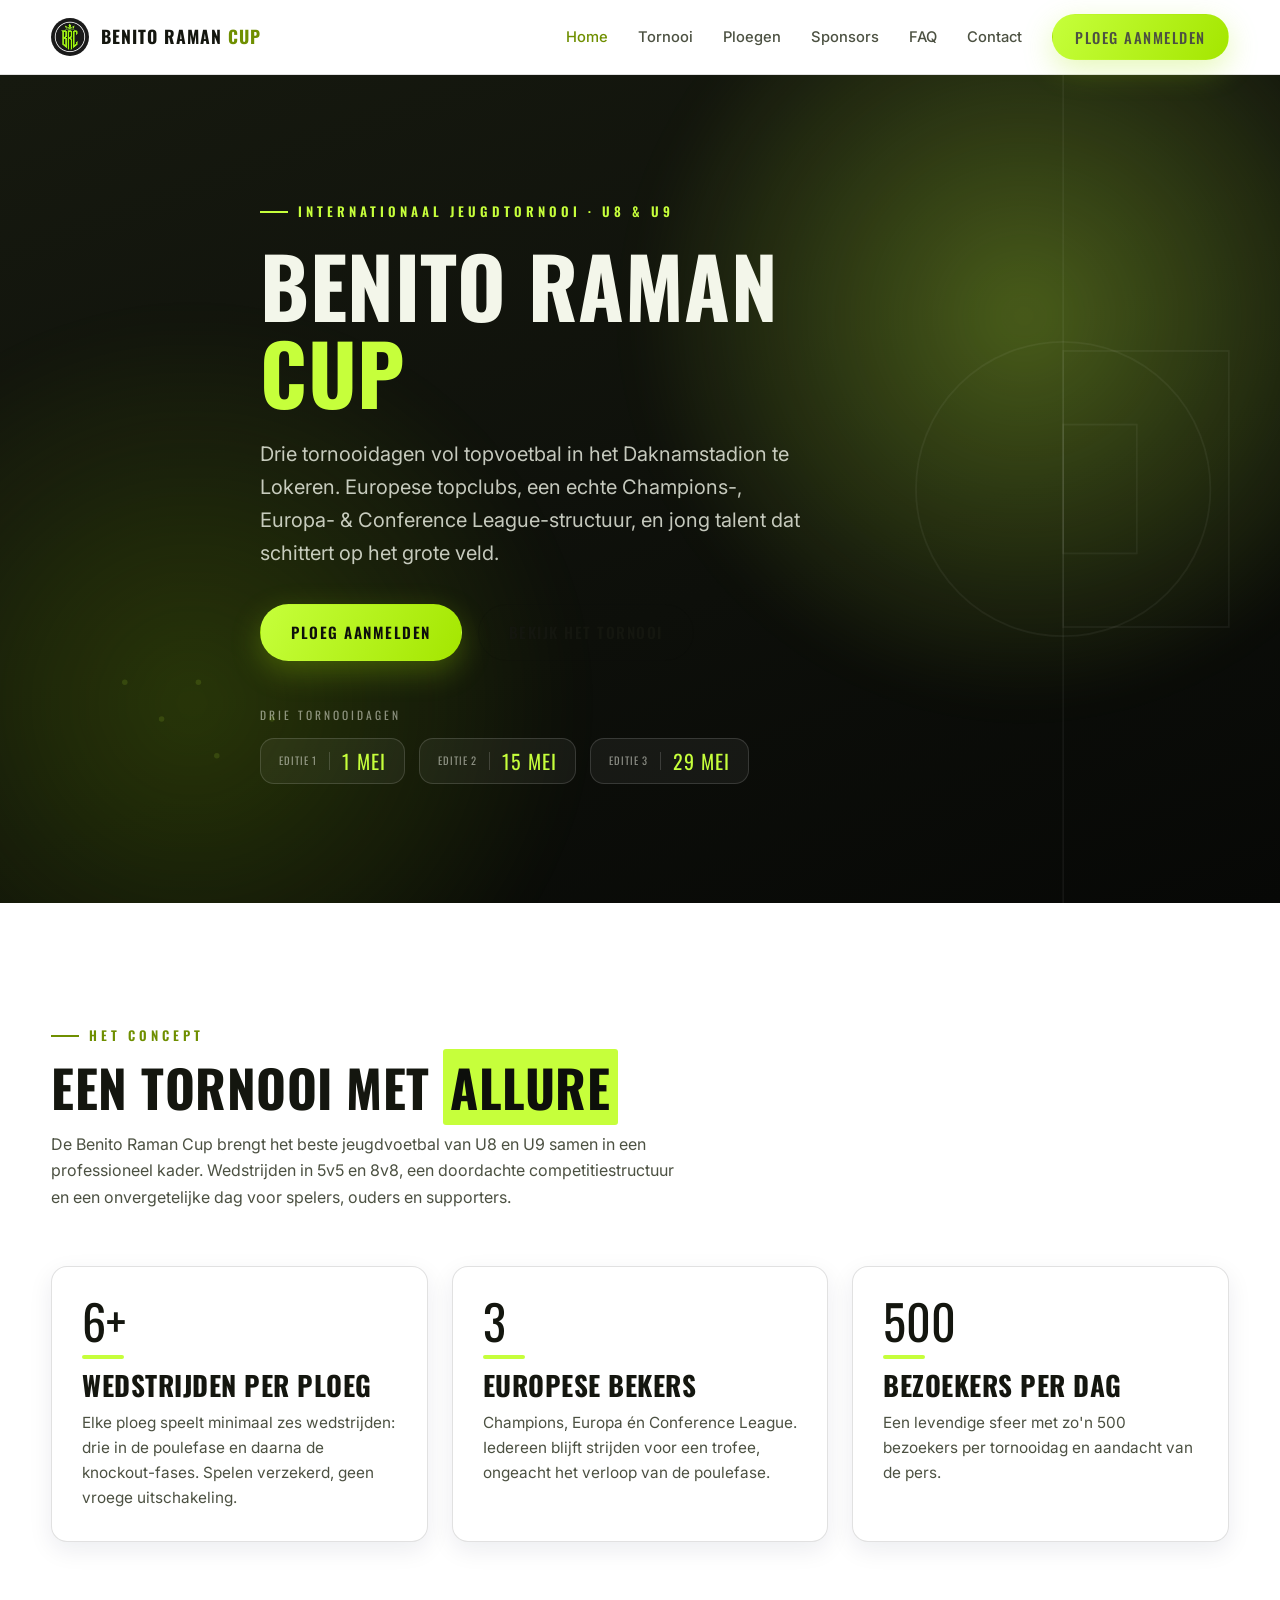
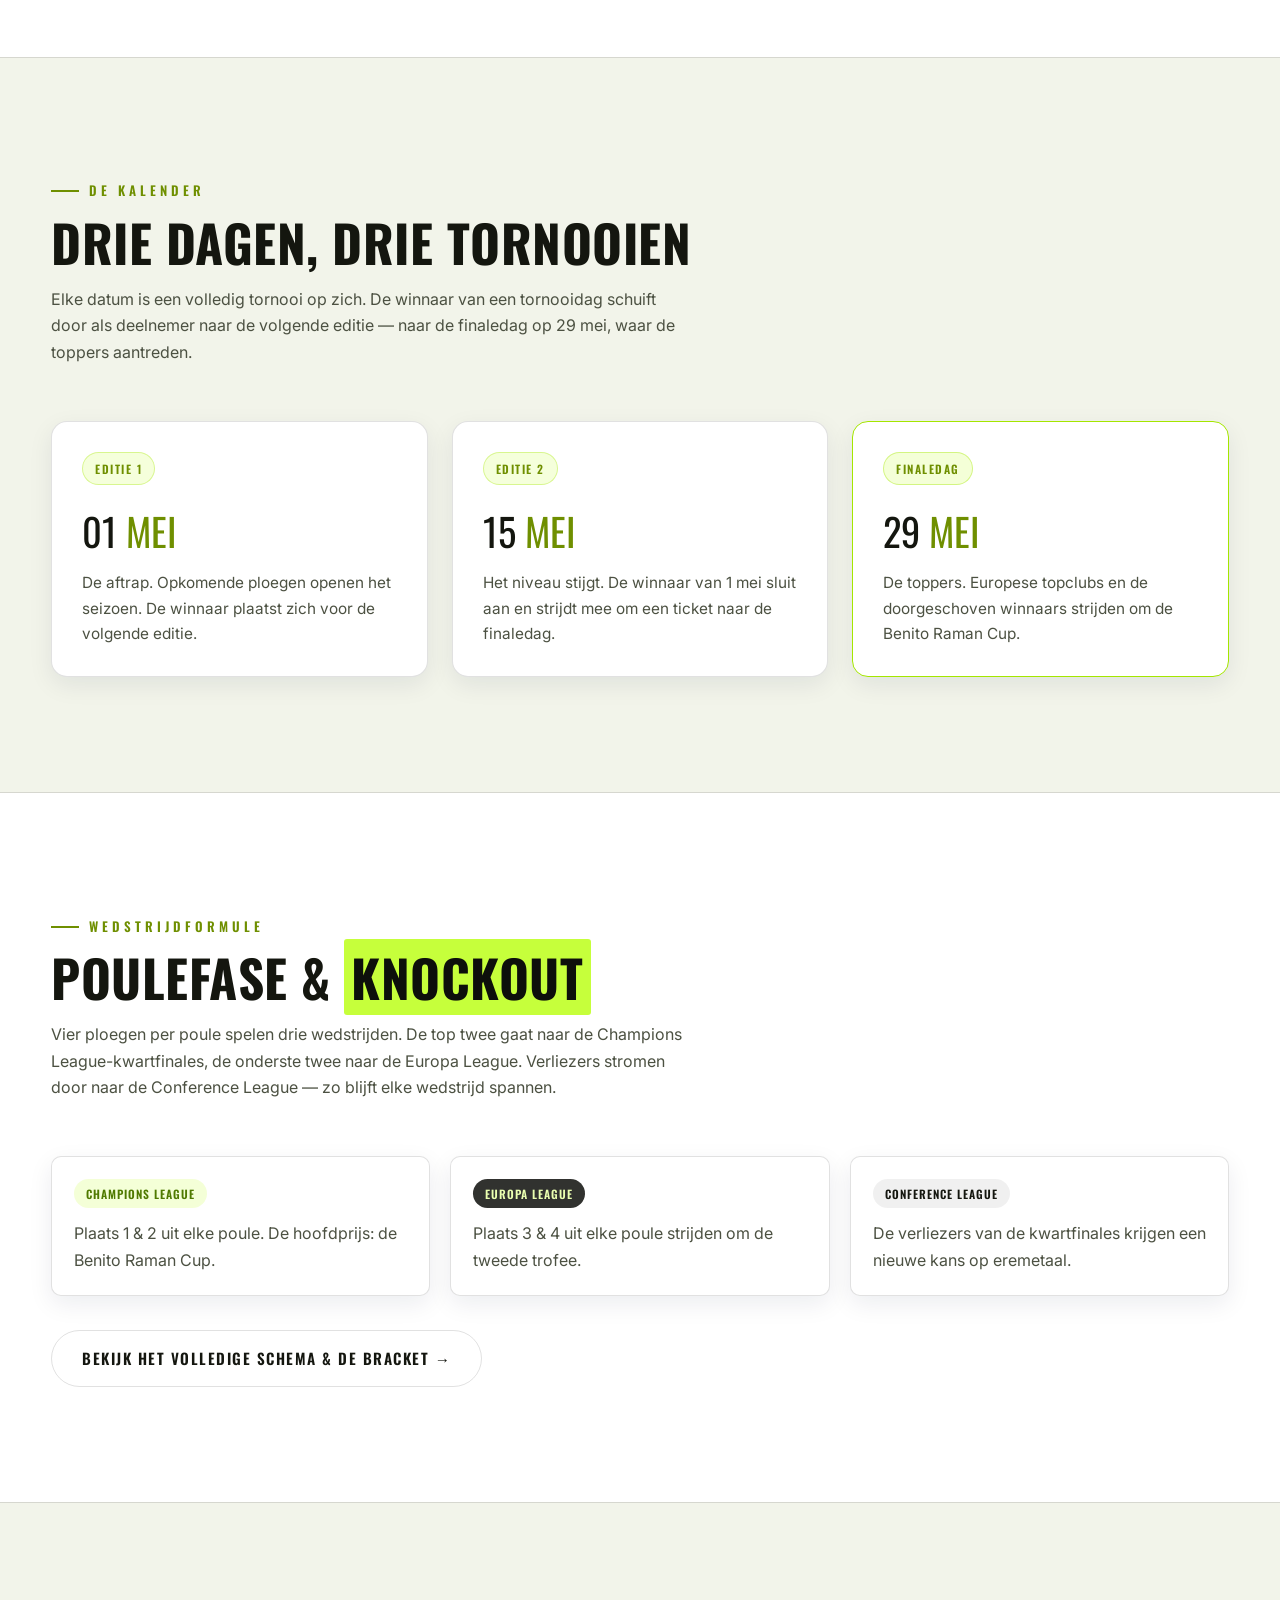
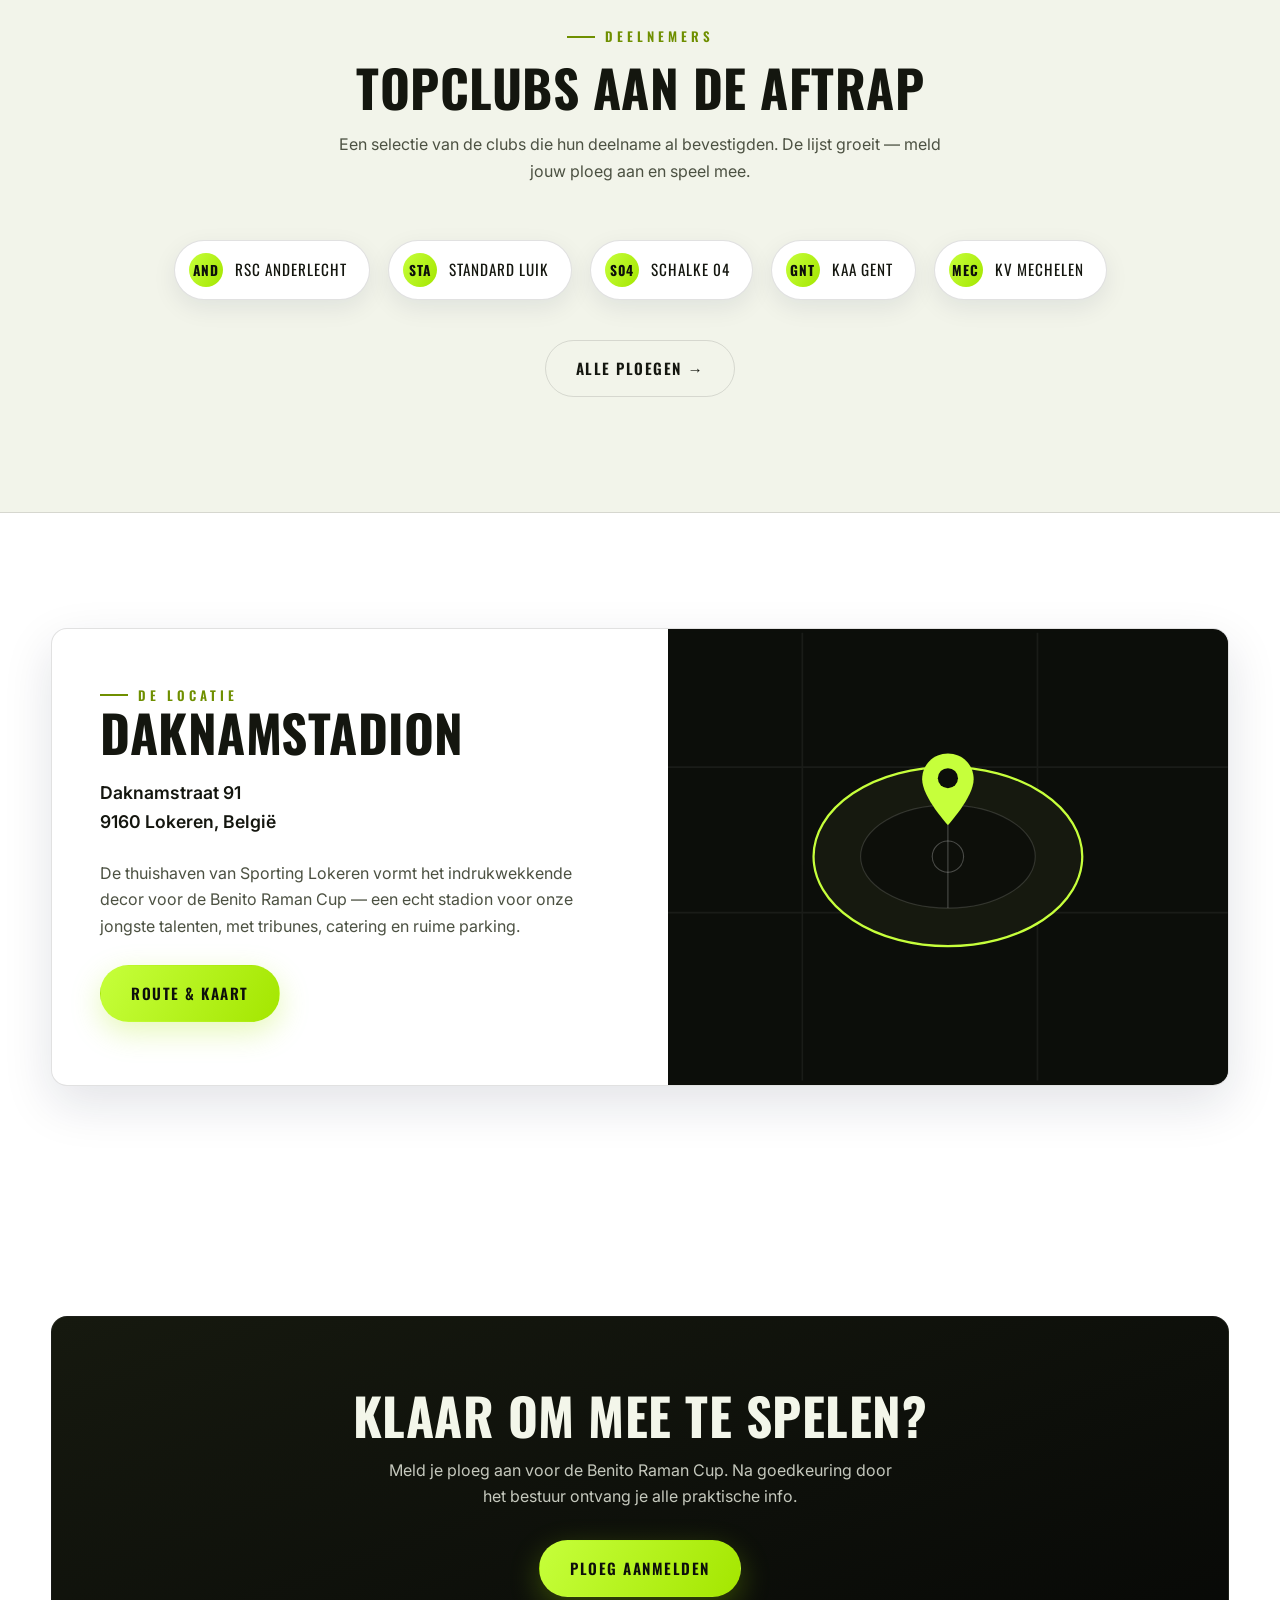
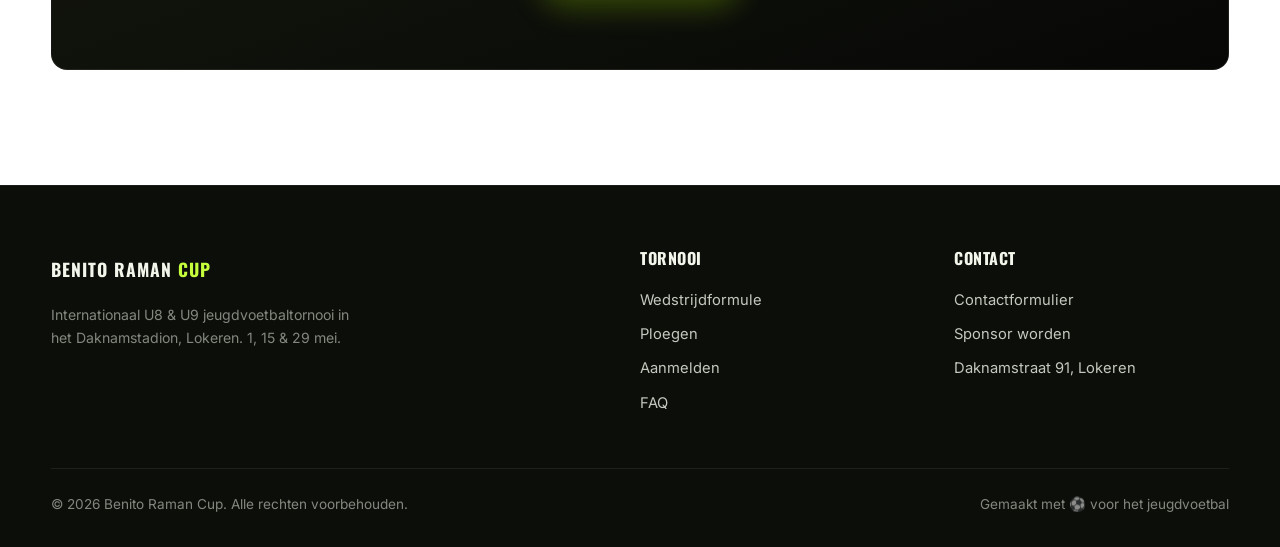
==== commit 79cb5da7: "Sprint 2" ====
--- a/index.html
+++ b/index.html
@@ -1,4 +1,5 @@
 <!DOCTYPE html>
+<!-- Benito Raman Cup — deploy trigger -->
 <html lang="nl">
 <head>
   <meta charset="UTF-8" />
@@ -16,11 +17,11 @@
   <header class="nav">
     <div class="container nav-inner">
       <a href="index.html" class="brand">
-        <svg class="crest" viewBox="0 0 40 40" fill="none" xmlns="http://www.w3.org/2000/svg" aria-hidden="true">
-          <path d="M20 2l15 6v9c0 9.5-6.2 17.8-15 21C11.2 34.8 5 26.5 5 17V8l15-6z" fill="url(#cg)" stroke="#f5c542" stroke-width="1.2"/>
-          <circle cx="20" cy="18" r="6.5" fill="#07112a"/>
-          <path d="M20 12.5l5 3.6-1.9 5.9h-6.2L15 16.1 20 12.5z" fill="#fff"/>
-          <defs><linearGradient id="cg" x1="5" y1="2" x2="35" y2="38" gradientUnits="userSpaceOnUse"><stop stop-color="#2f6bff"/><stop offset="1" stop-color="#16b6e6"/></linearGradient></defs>
+        <img class="crest" src="assets/img/Logo_BRC.jpg" alt="Benito Raman Cup logo" onerror="this.style.display='none';this.nextElementSibling.style.display='block'">
+        <svg class="crest" style="display:none" viewBox="0 0 40 40" fill="none" xmlns="http://www.w3.org/2000/svg" aria-hidden="true">
+          <path d="M20 2l15 6v9c0 9.5-6.2 17.8-15 21C11.2 34.8 5 26.5 5 17V8l15-6z" fill="#0d0f0b"/>
+          <path d="M13 13l2.4-3.4 4.6 2.8 4.6-2.8L27 13z" fill="#c6ff3b"/>
+          <text x="20" y="27.5" text-anchor="middle" font-family="Oswald, sans-serif" font-weight="700" font-size="9" letter-spacing="0.5" fill="#c6ff3b">BRC</text>
         </svg>
         <b>BENITO RAMAN <span>CUP</span></b>
       </a>
@@ -53,7 +54,7 @@
           <rect x="1180" y="380" width="80" height="140"/>
         </g>
         <!-- subtle dot grid -->
-        <g fill="rgba(47,107,255,0.08)">
+        <g fill="rgba(198,255,59,0.12)">
           <circle cx="200" cy="700" r="3"/><circle cx="260" cy="740" r="3"/><circle cx="320" cy="700" r="3"/>
           <circle cx="160" cy="660" r="3"/><circle cx="240" cy="660" r="3"/>
         </g>
@@ -87,7 +88,7 @@
       <div class="grid grid-3">
         <div class="card reveal"><div class="num">6+</div><h3>Wedstrijden per ploeg</h3><p>Elke ploeg speelt minimaal zes wedstrijden: drie in de poulefase en daarna de knockout-fases. Spelen verzekerd, geen vroege uitschakeling.</p></div>
         <div class="card reveal"><div class="num">3</div><h3>Europese bekers</h3><p>Champions, Europa én Conference League. Iedereen blijft strijden voor een trofee, ongeacht het verloop van de poulefase.</p></div>
-        <div class="card reveal"><div class="num">2-3K</div><h3>Bezoekers per dag</h3><p>Een levendige sfeer met enkele duizenden bezoekers per tornooidag en aandacht van de pers.</p></div>
+        <div class="card reveal"><div class="num">500</div><h3>Bezoekers per dag</h3><p>Een levendige sfeer met zo'n 500 bezoekers per tornooidag en aandacht van de pers.</p></div>
       </div>
     </div>
   </section>
@@ -111,8 +112,8 @@
           <div class="date">15 <span>MEI</span></div>
           <p>Het niveau stijgt. De winnaar van 1 mei sluit aan en strijdt mee om een ticket naar de finaledag.</p>
         </div>
-        <div class="card day-card reveal" style="border-color:rgba(245,197,66,.4);">
-          <span class="tag" style="background:rgba(245,197,66,.15);color:var(--gold);border-color:rgba(245,197,66,.3);">Finaledag</span>
+        <div class="card day-card reveal" style="border-color:var(--volt-dark);">
+          <span class="tag" style="background:rgba(198,255,59,.20);color:var(--gold);border-color:rgba(164,230,0,.4);">Finaledag</span>
           <div class="date">29 <span>MEI</span></div>
           <p>De toppers. Europese topclubs en de doorgeschoven winnaars strijden om de Benito Raman Cup.</p>
         </div>
@@ -175,19 +176,19 @@
         </div>
         <div class="location-map" aria-hidden="true">
           <svg viewBox="0 0 500 400" xmlns="http://www.w3.org/2000/svg">
-            <rect width="500" height="400" fill="#0a1430"/>
+            <rect width="500" height="400" fill="#0c0e0a"/>
             <g stroke="rgba(255,255,255,0.06)" stroke-width="1.5" fill="none">
               <path d="M0 120 H500 M0 250 H500 M120 0 V400 M330 0 V400"/>
             </g>
             <!-- stadium -->
-            <ellipse cx="250" cy="200" rx="120" ry="80" fill="#13245a" stroke="#2f6bff" stroke-width="2"/>
-            <ellipse cx="250" cy="200" rx="78" ry="46" fill="#0c1c44" stroke="rgba(255,255,255,0.14)"/>
+            <ellipse cx="250" cy="200" rx="120" ry="80" fill="#16190f" stroke="#c6ff3b" stroke-width="2"/>
+            <ellipse cx="250" cy="200" rx="78" ry="46" fill="#0d0f0a" stroke="rgba(255,255,255,0.14)"/>
             <line x1="250" y1="154" x2="250" y2="246" stroke="rgba(255,255,255,0.25)"/>
             <circle cx="250" cy="200" r="14" fill="none" stroke="rgba(255,255,255,0.25)"/>
             <!-- pin -->
             <g transform="translate(250,108)">
-              <path d="M0 0c-13 0-23 10-23 23 0 16 23 41 23 41s23-25 23-41C23 10 13 0 0 0z" fill="#f5c542"/>
-              <circle cx="0" cy="22" r="9" fill="#0a1430"/>
+              <path d="M0 0c-13 0-23 10-23 23 0 16 23 41 23 41s23-25 23-41C23 10 13 0 0 0z" fill="#c6ff3b"/>
+              <circle cx="0" cy="22" r="9" fill="#0c0e0a"/>
             </g>
           </svg>
         </div>
--- a/assets/css/style.css
+++ b/assets/css/style.css
@@ -6,34 +6,37 @@
 :root {
   /* Lichte basis */
   --bg:        #ffffff;   /* hoofdsecties */
-  --bg-2:      #eef2fb;   /* afwisselende lichte secties (subtiele blauwtint) */
+  --bg-2:      #f2f4ea;   /* afwisselende lichte secties (subtiele lime-tint) */
   --surface:   #ffffff;   /* kaarten */
-  --surface-2: #f5f7fd;
-  --line:      rgba(15, 28, 60, 0.10);
-  --line-soft: rgba(15, 28, 60, 0.06);
-
-  /* Donkere secties */
-  --dark:      #0a1430;
-  --grad-dark: linear-gradient(160deg, #13245a 0%, #0c1c44 55%, #070f28 100%);
+  --surface-2: #f7f8f1;
+  --line:      rgba(13, 15, 11, 0.12);
+  --line-soft: rgba(13, 15, 11, 0.06);
+
+  /* Donkere secties (bijna-zwart) */
+  --dark:      #0c0e0a;
+  --grad-dark: linear-gradient(160deg, #16190f 0%, #0d0f0a 60%, #070806 100%);
 
   /* Tekst op licht */
-  --text:      #101a33;
-  --text-soft: #4a546b;
-  --text-dim:  #818aa3;
+  --text:      #14160f;
+  --text-soft: #4c5142;
+  --text-dim:  #868b78;
   /* Tekst op donker */
-  --on-dark:        #eef3ff;
-  --on-dark-soft:   rgba(238, 243, 255, 0.80);
-  --on-dark-dim:    rgba(238, 243, 255, 0.55);
+  --on-dark:        #f3f6ea;
+  --on-dark-soft:   rgba(243, 246, 234, 0.80);
+  --on-dark-dim:    rgba(243, 246, 234, 0.52);
 
   /* Accenten */
-  --accent:    #2f6bff;   /* electric blue */
-  --accent-2:  #16b6e6;   /* cyan */
-  --gold:      #d4a017;   /* goud (tekst op licht) */
-  --gold-fill: #f5c542;   /* goud (vlakken) */
-  --gold-soft: #ffe9a8;
-
-  --grad-cl:   linear-gradient(120deg, #2f6bff 0%, #4f8bff 55%, #16b6e6 100%);
-  --grad-gold: linear-gradient(120deg, #f5c542 0%, #ffe9a8 100%);
+  --volt:      #c6ff3b;   /* neongroen (brandkleur) */
+  --volt-dark: #a4e600;   /* dieper lime voor verlopen */
+  --ink:       #0d0f0b;   /* zwart, tekst op volt */
+  --accent:    #c6ff3b;   /* = volt */
+  --accent-2:  #a4e600;
+  --gold:      #6f8f00;   /* leesbaar donkergroen (tekst op licht) */
+  --gold-fill: #c6ff3b;   /* = volt (vlakken) */
+  --gold-soft: #eaffb0;
+
+  --grad-cl:   linear-gradient(120deg, #c6ff3b 0%, #a4e600 100%);
+  --grad-gold: linear-gradient(120deg, #c6ff3b 0%, #a4e600 100%);
 
   /* Typografie */
   --font-display: 'Oswald', 'Arial Narrow', sans-serif;
@@ -82,7 +85,7 @@
   letter-spacing: 4px;
   font-size: 0.82rem;
   font-weight: 600;
-  color: var(--accent);
+  color: var(--gold);
   display: inline-flex;
   align-items: center;
   gap: 10px;
@@ -90,24 +93,28 @@
 .eyebrow::before {
   content: "";
   width: 28px; height: 2px;
-  background: var(--accent);
+  background: var(--gold);
   display: inline-block;
 }
 
-.text-gold { color: var(--gold); }
-.gradient-text {
-  background: var(--grad-cl);
-  -webkit-background-clip: text;
-  background-clip: text;
-  color: transparent;
+/* Markeer-highlight op licht, volt-tekst op donker */
+.text-gold, .gradient-text {
+  background: var(--volt); color: var(--ink);
+  padding: 0 .14em; border-radius: 3px;
+  -webkit-text-fill-color: currentColor;
+}
+.dark .text-gold, .dark .gradient-text,
+.hero .text-gold, .hero .gradient-text,
+.page-hero .text-gold, .page-hero .gradient-text {
+  background: transparent; color: var(--volt); padding: 0;
 }
 
 /* ---------- Donkere secties ---------- */
 .dark { background: var(--grad-dark); color: var(--on-dark); }
 .dark h1, .dark h2, .dark h3, .dark h4 { color: var(--on-dark); }
 .dark p { color: var(--on-dark-soft); }
-.dark .eyebrow { color: #6ea8ff; }
-.dark .eyebrow::before { background: #6ea8ff; }
+.dark .eyebrow { color: var(--volt); }
+.dark .eyebrow::before { background: var(--volt); }
 
 /* ---------- Layout ---------- */
 .container { width: min(var(--maxw), 92vw); margin-inline: auto; }
@@ -134,21 +141,21 @@
 .btn:hover { transform: translateY(-2px); }
 .btn-primary {
   background: var(--grad-cl);
-  color: #ffffff;
-  box-shadow: 0 10px 30px rgba(47, 107, 255, 0.30);
-}
-.btn-primary:hover { box-shadow: 0 16px 40px rgba(47, 107, 255, 0.42); }
+  color: var(--ink);
+  box-shadow: 0 10px 30px rgba(164, 230, 0, 0.28);
+}
+.btn-primary:hover { box-shadow: 0 16px 40px rgba(164, 230, 0, 0.40); }
 .btn-gold {
   background: var(--grad-gold);
-  color: #3a2c00;
-  box-shadow: 0 10px 30px rgba(245, 197, 66, 0.3);
+  color: var(--ink);
+  box-shadow: 0 10px 30px rgba(164, 230, 0, 0.28);
 }
 .btn-ghost {
   background: transparent;
   color: var(--text);
   border-color: var(--line);
 }
-.btn-ghost:hover { background: rgba(15,28,60,0.04); }
+.btn-ghost:hover { background: rgba(13,15,11,0.05); }
 .dark .btn-ghost { color: var(--on-dark); border-color: rgba(255,255,255,0.22); }
 .dark .btn-ghost:hover { background: rgba(255,255,255,0.08); }
 
@@ -167,6 +174,7 @@
 .brand .crest { width: 38px; height: 38px; }
 .brand b { font-weight: 700; letter-spacing: 1px; font-size: 1.1rem; }
 .brand span { color: var(--gold); }
+.dark .brand span, .footer .brand span { color: var(--volt); }
 .nav-links { display: flex; align-items: center; gap: 30px; }
 .nav-links a {
   font-size: 0.92rem; color: var(--text-soft);
@@ -174,7 +182,7 @@
   position: relative;
 }
 .nav-links a:hover { color: var(--text); }
-.nav-links a.active { color: var(--accent); }
+.nav-links a.active { color: var(--gold); }
 .nav-toggle { display: none; background: none; border: 0; color: var(--text); cursor: pointer; }
 
 /* ---------- Hero (donkernavy) ---------- */
@@ -189,20 +197,20 @@
 }
 .hero h1, .hero h2, .hero h3 { color: var(--on-dark); }
 .hero p { color: var(--on-dark-soft); }
-.hero .eyebrow { color: #6ea8ff; }
-.hero .eyebrow::before { background: #6ea8ff; }
+.hero .eyebrow { color: var(--volt); }
+.hero .eyebrow::before { background: var(--volt); }
 .hero-bg { position: absolute; inset: 0; z-index: 0; }
 .hero-bg svg { width: 100%; height: 100%; }
 .hero-glow {
   position: absolute; z-index: 0;
   width: 70vw; height: 70vw; max-width: 900px; max-height: 900px;
   right: -15%; top: -25%;
-  background: radial-gradient(circle, rgba(47,107,255,0.32), transparent 62%);
+  background: radial-gradient(circle, rgba(198,255,59,0.32), transparent 62%);
   filter: blur(20px); pointer-events: none;
 }
 .hero-glow.two {
   left: -20%; right: auto; top: auto; bottom: -30%;
-  background: radial-gradient(circle, rgba(22,182,230,0.22), transparent 62%);
+  background: radial-gradient(circle, rgba(164,230,0,0.18), transparent 62%);
 }
 .hero-inner { position: relative; z-index: 2; max-width: 760px; }
 .hero h1 { margin: 18px 0 22px; }
@@ -246,14 +254,14 @@
   position: relative;
   overflow: hidden;
 }
-.card:hover { transform: translateY(-5px); border-color: rgba(47,107,255,0.4); box-shadow: var(--shadow); }
+.card:hover { transform: translateY(-5px); border-color: var(--volt-dark); box-shadow: var(--shadow); }
 .card .num {
   font-family: var(--font-display);
   font-size: 3rem; line-height: 1;
-  background: var(--grad-cl);
-  -webkit-background-clip: text; background-clip: text; color: transparent;
+  color: var(--text);
   margin-bottom: 12px;
 }
+.card .num::after { content: ""; display: block; width: 42px; height: 4px; background: var(--volt); margin-top: 10px; border-radius: 2px; }
 .card h3 { margin-bottom: 10px; }
 .card p { font-size: 0.96rem; }
 
@@ -264,8 +272,8 @@
   font-family: var(--font-display); text-transform: uppercase;
   letter-spacing: 1.5px; font-size: 0.72rem; font-weight: 600;
   padding: 6px 12px; border-radius: 50px;
-  background: rgba(47,107,255,0.10); color: var(--accent);
-  border: 1px solid rgba(47,107,255,0.22); margin-bottom: 6px;
+  background: rgba(198,255,59,0.18); color: var(--gold);
+  border: 1px solid rgba(164,230,0,0.35); margin-bottom: 6px;
 }
 .day-card .date { font-family: var(--font-display); font-size: 2.4rem; color: var(--text); }
 .day-card .date span { color: var(--gold); }
@@ -285,7 +293,7 @@
 .team-chip .badge {
   width: 34px; height: 34px; border-radius: 50%;
   display: grid; place-items: center;
-  background: var(--grad-cl); color: #fff;
+  background: var(--grad-cl); color: var(--ink);
   font-weight: 700; font-size: 0.85rem;
 }
 
@@ -300,9 +308,9 @@
   letter-spacing:1px; font-size:.72rem; font-weight:600; padding:5px 12px; border-radius:50px;
   margin-bottom:12px;
 }
-.pill.cl { background:rgba(47,107,255,.12); color:#1d4ed8; }
-.pill.el { background:rgba(212,160,23,.15); color:#a16207; }
-.pill.cf { background:rgba(22,182,230,.14); color:#0e7490; }
+.pill.cl { background:rgba(198,255,59,.20); color:#4f7a00; }
+.pill.el { background:rgba(13,15,11,.85); color:#eaffb0; }
+.pill.cf { background:rgba(13,15,11,.06); color:var(--text); }
 
 /* ---------- Location ---------- */
 .location-card {
@@ -389,8 +397,8 @@
 }
 .page-hero h1 { color: var(--on-dark); font-size: clamp(2.2rem, 5vw, 3.6rem); margin: 14px 0 16px; }
 .page-hero p { color: var(--on-dark-soft); max-width: 620px; }
-.page-hero .eyebrow { color: #6ea8ff; }
-.page-hero .eyebrow::before { background: #6ea8ff; }
+.page-hero .eyebrow { color: var(--volt); }
+.page-hero .eyebrow::before { background: var(--volt); }
 .page-hero .hero-glow { opacity: .4; width: 48vw; right: -12%; top: -35%; }
 .page-hero-inner { position: relative; z-index: 2; }
 
@@ -407,17 +415,17 @@
 }
 .flow-node .ttl { font-family: var(--font-display); text-transform: uppercase; letter-spacing: 1px; font-size: 1.15rem; }
 .flow-node small { color: var(--text-dim); display: block; margin-top: 2px; }
-.flow-arrow { width: 2px; height: 34px; background: linear-gradient(var(--accent), transparent); position: relative; }
-.flow-arrow::after { content: "▼"; color: var(--accent); position: absolute; bottom: -2px; left: 50%; transform: translateX(-50%); font-size: .7rem; }
+.flow-arrow { width: 2px; height: 34px; background: linear-gradient(var(--volt-dark), transparent); position: relative; }
+.flow-arrow::after { content: "▼"; color: var(--volt-dark); position: absolute; bottom: -2px; left: 50%; transform: translateX(-50%); font-size: .7rem; }
 .flow-split { display: flex; gap: 24px; width: 100%; justify-content: center; flex-wrap: wrap; }
 .flow-branch { display: flex; flex-direction: column; align-items: center; }
-.flow-node.cl { border-color: rgba(47,107,255,.5); }
-.flow-node.el { border-color: rgba(212,160,23,.5); }
-.flow-node.cf { border-color: rgba(22,182,230,.5); }
+.flow-node.cl { border-color: var(--volt-dark); }
+.flow-node.el { border-color: rgba(13,15,11,.55); }
+.flow-node.cf { border-color: rgba(13,15,11,.25); }
 .flow-node .badge-line { font-family: var(--font-display); text-transform: uppercase; letter-spacing: 1px; font-size: .72rem; font-weight: 700; }
-.flow-node.cl .badge-line { color: var(--accent); }
-.flow-node.el .badge-line { color: #a16207; }
-.flow-node.cf .badge-line { color: #0e7490; }
+.flow-node.cl .badge-line { color: #4f7a00; }
+.flow-node.el .badge-line { color: var(--text); }
+.flow-node.cf .badge-line { color: var(--text-soft); }
 .flow-merge-note {
   margin-top: 22px; font-size: .92rem; color: var(--text-soft);
   text-align: center; max-width: 540px;
@@ -430,9 +438,9 @@
 }
 .bracket-title .dot { width: 12px; height: 12px; border-radius: 50%; }
 .bracket-title h3 { margin: 0; }
-.bracket-title.cl .dot { background: var(--accent); }
-.bracket-title.el .dot { background: var(--gold-fill); }
-.bracket-title.cf .dot { background: var(--accent-2); }
+.bracket-title.cl .dot { background: var(--volt); }
+.bracket-title.el .dot { background: var(--ink); }
+.bracket-title.cf .dot { background: var(--text-dim); }
 
 .bracket-wrap { overflow-x: auto; padding-bottom: 8px; }
 .bracket { display: flex; gap: 22px; min-width: 720px; }
@@ -451,7 +459,7 @@
 }
 .slot + .slot { border-top: 1px solid var(--line); }
 .slot .seed { color: var(--text-dim); font-size: .82rem; font-family: var(--font-display); letter-spacing: 1px; }
-.match.final { border-color: var(--gold); box-shadow: 0 8px 24px rgba(245,197,66,.18); }
+.match.final { border-color: var(--volt-dark); box-shadow: 0 8px 24px rgba(164,230,0,.28); }
 .bracket-note { color: var(--text-dim); font-size: .85rem; margin-top: 12px; }
 
 /* ---------- Schema (placeholder) ---------- */
@@ -460,7 +468,7 @@
   background: var(--surface); border: 1px solid var(--line); border-radius: var(--radius-sm);
   padding: 22px; box-shadow: var(--shadow-sm);
 }
-.schedule-card .time { font-family: var(--font-display); font-size: 1.6rem; color: var(--accent); }
+.schedule-card .time { font-family: var(--font-display); font-size: 1.6rem; color: var(--gold); }
 .schedule-card .label { font-size: .9rem; color: var(--text-soft); margin-top: 4px; }
 
 @media (max-width: 760px) {
@@ -478,15 +486,17 @@
   font-size: .95rem; padding: 10px 30px; border-radius: 50px; border: 0;
   background: transparent; color: var(--text-soft); cursor: pointer; transition: .18s;
 }
-.toggle-btn.active { background: var(--grad-cl); color: #fff; box-shadow: 0 6px 18px rgba(47,107,255,.30); }
+.toggle-btn.active { background: var(--grad-cl); color: var(--ink); box-shadow: 0 6px 18px rgba(164,230,0,.35); }
 .compare-panel { margin-top: 28px; display: none; }
 .compare-panel.active { display: block; }
 .compare-grid { display: grid; grid-template-columns: repeat(2, 1fr); gap: 16px; }
+.compare-grid.three { grid-template-columns: repeat(3, 1fr); }
+.compare-item .big.sm { font-size: 1.35rem; }
 .compare-item {
   background: var(--surface); border: 1px solid var(--line); border-radius: var(--radius-sm);
   padding: 26px 18px; box-shadow: var(--shadow-sm);
 }
-.compare-item .big { font-family: var(--font-display); font-size: 2.3rem; color: var(--accent); line-height: 1; }
+.compare-item .big { font-family: var(--font-display); font-size: 2.3rem; color: var(--text); line-height: 1; }
 .compare-item .lbl { font-size: .78rem; color: var(--text-dim); text-transform: uppercase; letter-spacing: 1px; margin-top: 8px; }
 .compare-hint { font-size: .82rem; color: var(--text-dim); margin-top: 16px; }
 
@@ -500,8 +510,7 @@
 }
 .stat-tile .n {
   font-family: var(--font-display); font-size: 2.8rem; line-height: 1;
-  flex: 0 0 64px; text-align: center;
-  background: var(--grad-cl); -webkit-background-clip: text; background-clip: text; color: transparent;
+  flex: 0 0 64px; text-align: center; color: var(--text);
 }
 .stat-tile .t {
   font-family: var(--font-display); text-transform: uppercase; letter-spacing: .5px;
@@ -517,8 +526,8 @@
   .bracket { flex-direction: column; min-width: 0; gap: 26px; }
   .round { gap: 12px; }
   .round > .round-label {
-    text-align: left; font-size: .8rem; color: var(--accent);
-    margin-bottom: 2px; padding-bottom: 8px; border-bottom: 1px solid var(--line);
+    text-align: left; font-size: .8rem; color: var(--gold);
+    margin-bottom: 2px; padding-bottom: 8px; border-bottom: 2px solid var(--volt);
   }
 }
 
@@ -539,16 +548,16 @@
   padding: 26px; box-shadow: var(--shadow-sm); display: flex; align-items: center; gap: 18px;
   transition: transform .2s, border-color .2s, box-shadow .2s;
 }
-.club-card:hover { transform: translateY(-4px); border-color: var(--accent); box-shadow: var(--shadow); }
+.club-card:hover { transform: translateY(-4px); border-color: var(--volt-dark); box-shadow: var(--shadow); }
 .club-card .crest-badge {
   width: 56px; height: 56px; border-radius: 50%; flex: 0 0 56px;
-  display: grid; place-items: center; color: #fff; font-family: var(--font-display);
+  display: grid; place-items: center; color: var(--ink); font-family: var(--font-display);
   font-size: 1.05rem; background: var(--grad-cl);
 }
 .club-card .c-name { font-family: var(--font-display); text-transform: uppercase; letter-spacing: .5px; font-size: 1.15rem; color: var(--text); }
 .club-card .c-meta { font-size: .85rem; color: var(--text-dim); }
 .club-card.tbd { border-style: dashed; background: var(--bg-2); box-shadow: none; }
-.club-card.tbd .crest-badge { background: rgba(47,107,255,.12); color: var(--accent); }
+.club-card.tbd .crest-badge { background: rgba(198,255,59,.20); color: var(--ink); }
 
 /* ============================================================
    Formulieren
@@ -561,7 +570,7 @@
   font-family: var(--font-display); text-transform: uppercase; letter-spacing: 1px;
   font-size: .76rem; color: var(--text-soft);
 }
-.field label .req { color: var(--accent); }
+.field label .req { color: var(--gold); }
 .field input, .field select, .field textarea {
   width: 100%; padding: 13px 15px; border: 1px solid var(--line); border-radius: 10px;
   background: var(--surface); color: var(--text); font-family: var(--font-body); font-size: .95rem;
@@ -569,7 +578,7 @@
 }
 .field input::placeholder, .field textarea::placeholder { color: var(--text-dim); }
 .field input:focus, .field select:focus, .field textarea:focus {
-  outline: none; border-color: var(--accent); box-shadow: 0 0 0 3px rgba(47,107,255,.15);
+  outline: none; border-color: var(--volt-dark); box-shadow: 0 0 0 3px rgba(164,230,0,.35);
 }
 .field textarea { resize: vertical; min-height: 120px; }
 .choice-row { display: flex; flex-wrap: wrap; gap: 10px; }
@@ -583,15 +592,15 @@
   color: var(--text-soft); background: var(--surface); transition: .15s;
 }
 .choice input:checked + span {
-  background: rgba(47,107,255,.12); border-color: var(--accent); color: var(--accent);
-}
-.choice input:focus-visible + span { box-shadow: 0 0 0 3px rgba(47,107,255,.15); }
+  background: var(--volt); border-color: var(--volt-dark); color: var(--ink);
+}
+.choice input:focus-visible + span { box-shadow: 0 0 0 3px rgba(164,230,0,.35); }
 .form-actions { margin-top: 26px; display: flex; align-items: center; gap: 18px; flex-wrap: wrap; }
 .form-note { font-size: .85rem; color: var(--text-dim); }
 .honeypot { display: none !important; }
 .form-feedback { display: none; margin-top: 20px; padding: 18px 20px; border-radius: var(--radius-sm); font-size: .95rem; }
-.form-feedback.ok { display: block; background: rgba(47,107,255,.10); border: 1px solid rgba(47,107,255,.35); color: var(--text); }
-.form-feedback.err { display: block; background: rgba(212,160,23,.12); border: 1px solid rgba(212,160,23,.4); color: var(--text); }
+.form-feedback.ok { display: block; background: rgba(198,255,59,.18); border: 1px solid var(--volt-dark); color: var(--text); }
+.form-feedback.err { display: block; background: rgba(214,69,44,.10); border: 1px solid rgba(214,69,44,.45); color: var(--text); }
 
 .form-layout { display: grid; grid-template-columns: 1.5fr 1fr; gap: 40px; align-items: start; }
 @media (max-width: 860px) { .form-layout { grid-template-columns: 1fr; gap: 28px; } }
@@ -602,8 +611,8 @@
 }
 .info-card h3 { margin-bottom: 14px; }
 .info-line { display: flex; align-items: center; gap: 12px; padding: 9px 0; color: var(--text-soft); }
-.info-line svg { color: var(--accent); flex: 0 0 auto; }
-.info-line a:hover { color: var(--accent); }
+.info-line svg { color: var(--gold); flex: 0 0 auto; }
+.info-line a:hover { color: var(--gold); }
 
 /* ============================================================
    FAQ accordion
@@ -619,7 +628,7 @@
   font-family: var(--font-display); text-transform: uppercase; letter-spacing: .5px;
   font-size: 1.02rem; color: var(--text);
 }
-.faq-q .ico { transition: transform .2s; color: var(--accent); flex: 0 0 auto; font-size: 1.4rem; line-height: 1; }
+.faq-q .ico { transition: transform .2s; color: var(--gold); flex: 0 0 auto; font-size: 1.4rem; line-height: 1; }
 .faq-item.open .faq-q .ico { transform: rotate(45deg); }
 .faq-a { max-height: 0; overflow: hidden; transition: max-height .28s ease; }
 .faq-a-inner { padding: 0 22px 20px; color: var(--text-soft); }
@@ -631,8 +640,9 @@
 .reach-item { text-align: center; }
 .reach-item .big {
   font-family: var(--font-display); font-size: clamp(2.4rem, 5vw, 3.4rem); line-height: 1;
-  background: var(--grad-cl); -webkit-background-clip: text; background-clip: text; color: transparent;
-}
+  color: var(--text);
+}
+.reach-item .big span { color: var(--gold); }
 .reach-item .lbl { color: var(--text-soft); margin-top: 8px; }
 
 .tier-grid { display: grid; grid-template-columns: repeat(4, 1fr); gap: 20px; align-items: stretch; }
@@ -640,19 +650,34 @@
   background: var(--surface); border: 1px solid var(--line); border-radius: var(--radius);
   padding: 28px 26px; box-shadow: var(--shadow-sm); display: flex; flex-direction: column;
 }
-.tier.featured { border-color: var(--gold); box-shadow: 0 18px 50px rgba(245,197,66,.18); position: relative; }
+.tier.featured { border-color: var(--volt-dark); box-shadow: 0 18px 50px rgba(164,230,0,.22); position: relative; }
 .tier .ribbon {
   position: absolute; top: 16px; right: 16px; font-family: var(--font-display);
   text-transform: uppercase; letter-spacing: 1px; font-size: .66rem; font-weight: 700;
-  background: var(--grad-gold); color: #3a2c00; padding: 4px 12px; border-radius: 50px;
+  background: var(--grad-gold); color: var(--ink); padding: 4px 12px; border-radius: 50px;
 }
 .tier .t-name { font-family: var(--font-display); text-transform: uppercase; letter-spacing: 1px; font-size: 1.3rem; }
-.tier .t-price { font-family: var(--font-display); font-size: 2rem; color: var(--accent); margin: 10px 0 4px; }
+.tier .t-price { font-family: var(--font-display); font-size: 2rem; color: var(--gold); margin: 10px 0 4px; }
 .tier .t-price small { font-size: .8rem; color: var(--text-dim); font-family: var(--font-body); letter-spacing: 0; }
 .tier ul { margin: 18px 0 24px; display: flex; flex-direction: column; gap: 10px; }
 .tier ul li { display: flex; gap: 10px; align-items: flex-start; font-size: .92rem; color: var(--text-soft); }
-.tier ul li::before { content: "✓"; color: var(--accent); font-weight: 700; flex: 0 0 auto; }
+.tier ul li::before { content: "✓"; color: var(--gold); font-weight: 700; flex: 0 0 auto; }
 .tier .btn { margin-top: auto; justify-content: center; }
+
+/* Deelnemerskaart met logo + historiek (verticaal) */
+.club-card { flex-direction: column; align-items: stretch; gap: 0; padding: 0; overflow: hidden; }
+.club-logo {
+  height: 132px; display: grid; place-items: center; padding: 20px;
+  background: var(--dark); border-bottom: 1px solid var(--line);
+}
+.club-logo img { max-height: 92px; max-width: 84%; object-fit: contain; }
+.club-logo .crest-badge { width: 64px; height: 64px; font-size: 1.15rem; }
+.club-card.tbd .club-logo { background: var(--bg-2); }
+/* Logo in navigatie (echte afbeelding met SVG-fallback) */
+.brand img.crest { object-fit: contain; border-radius: 50%; }
+.club-body { padding: 22px 24px; display: flex; flex-direction: column; gap: 6px; }
+.club-hist { font-size: .9rem; color: var(--text-soft); line-height: 1.55; margin-top: 4px; }
+.club-card.tbd .club-logo { background: transparent; }
 
 @media (max-width: 960px) {
   .tier-grid { grid-template-columns: repeat(2, 1fr); }
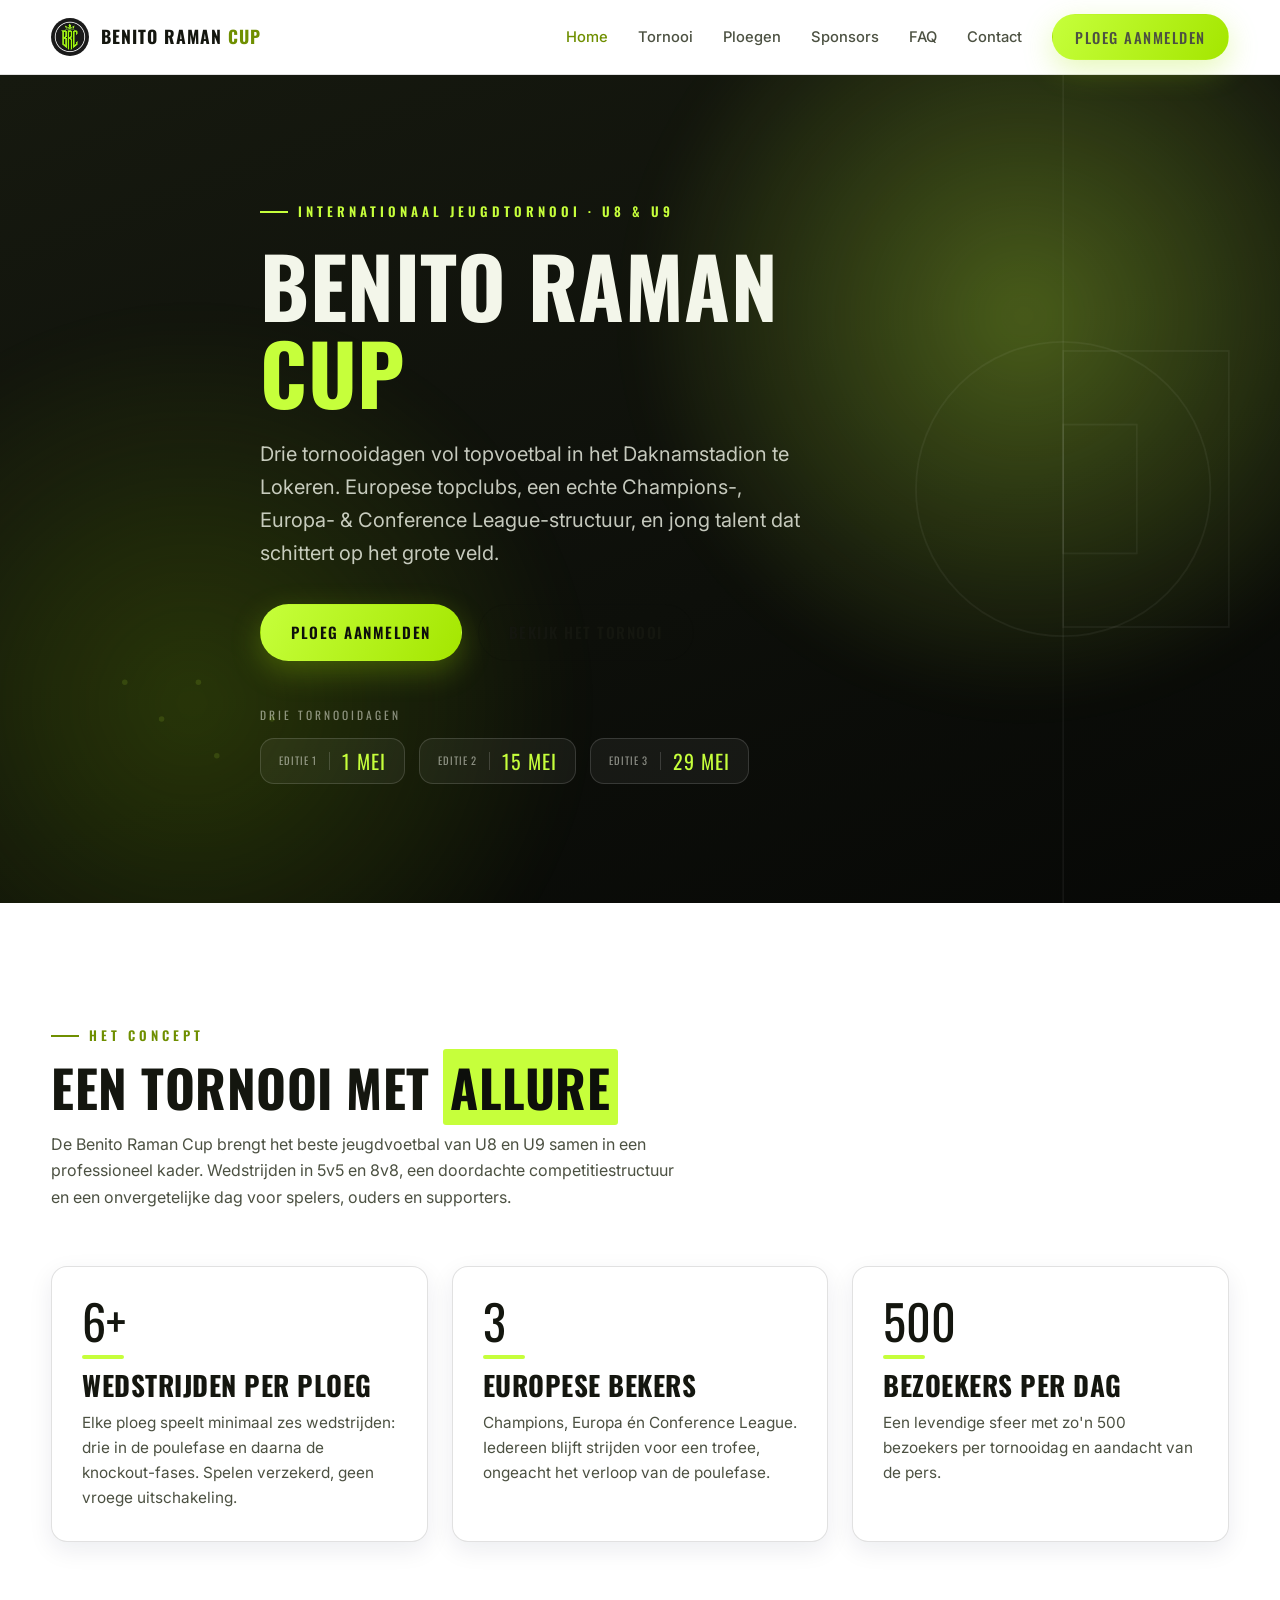
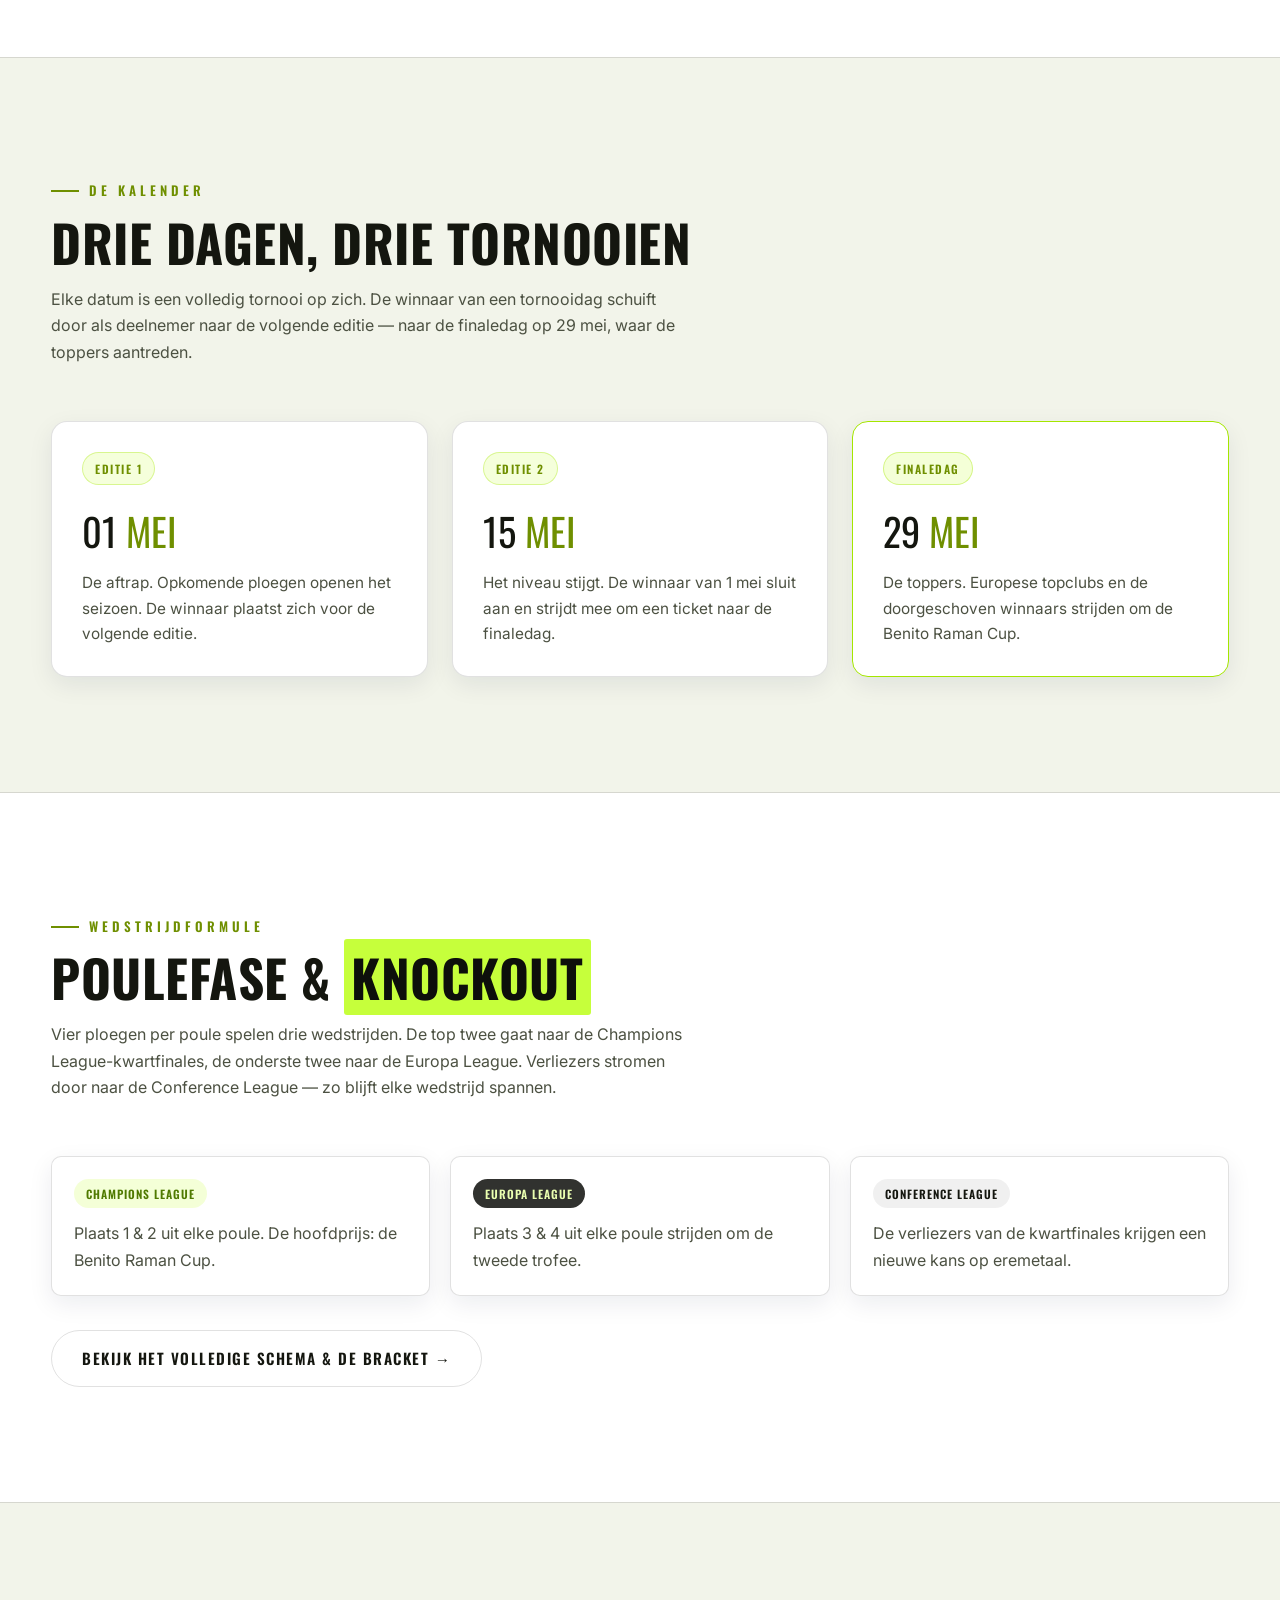
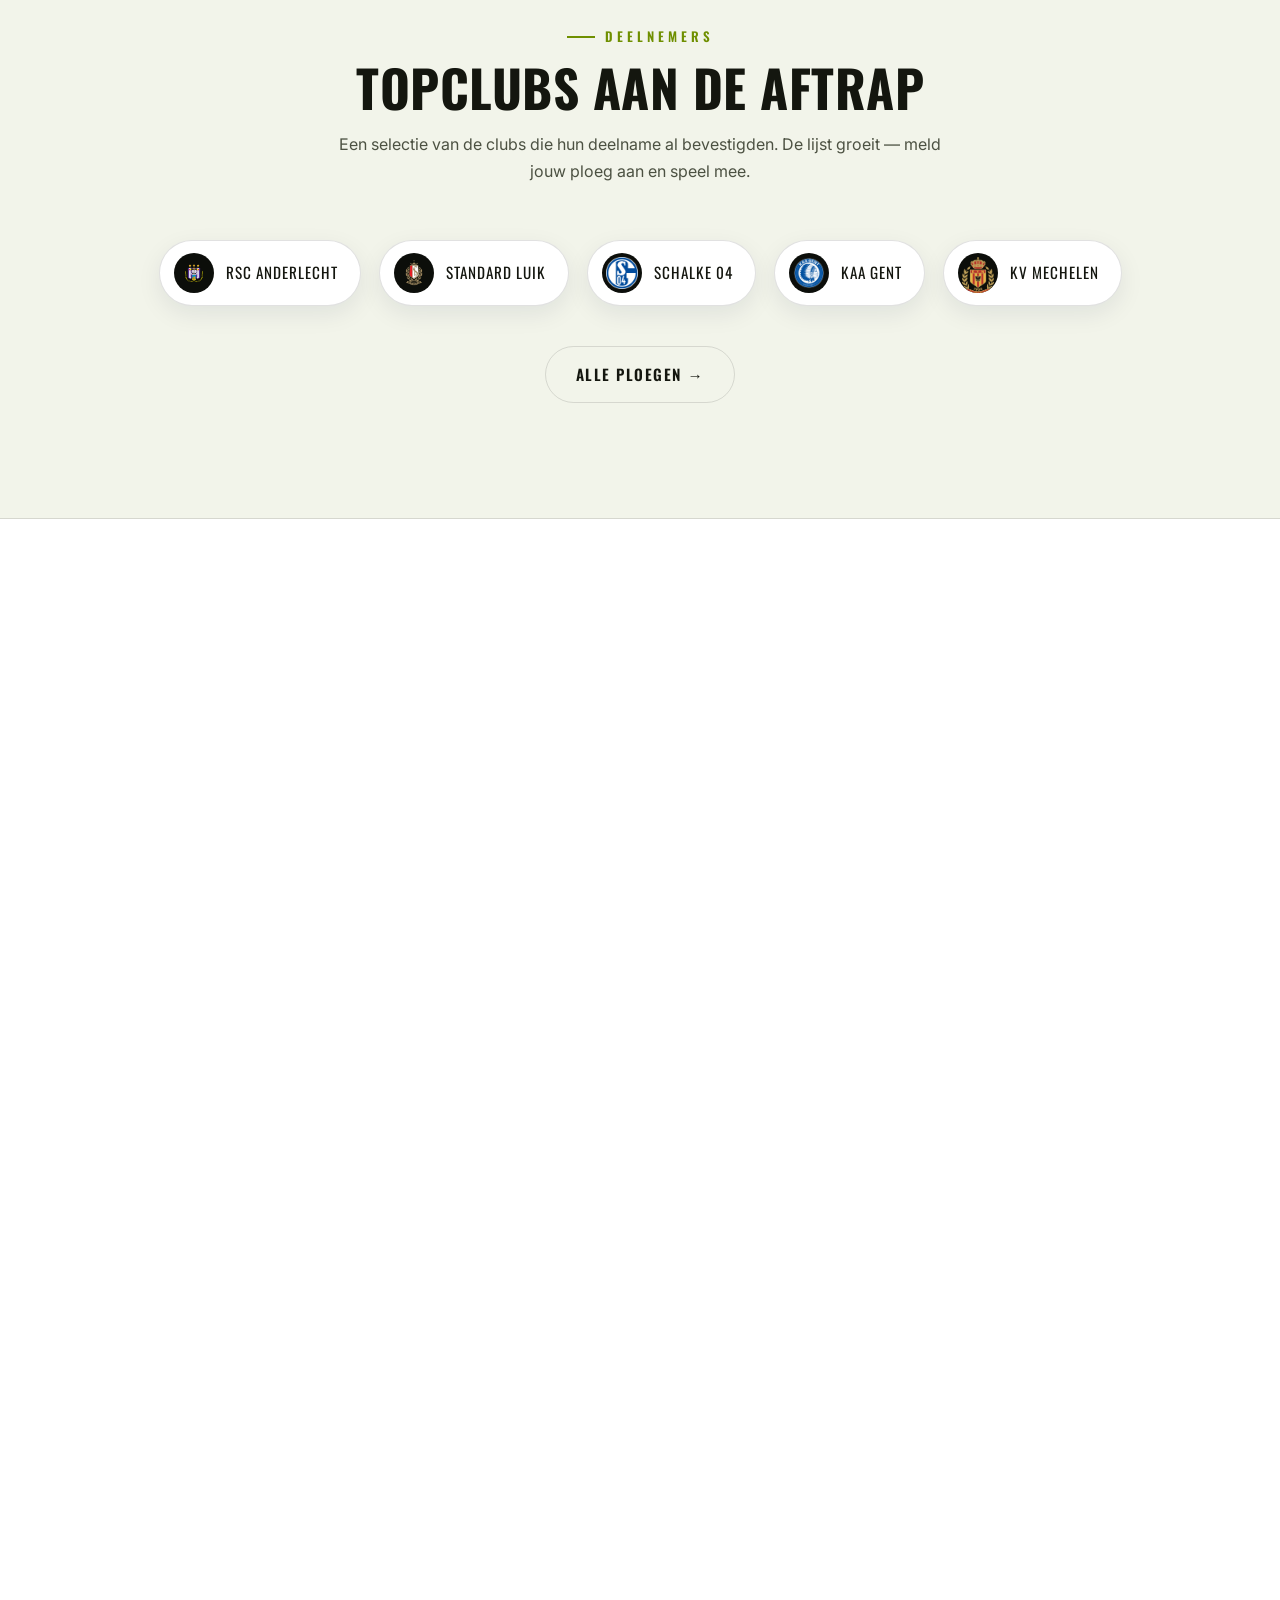
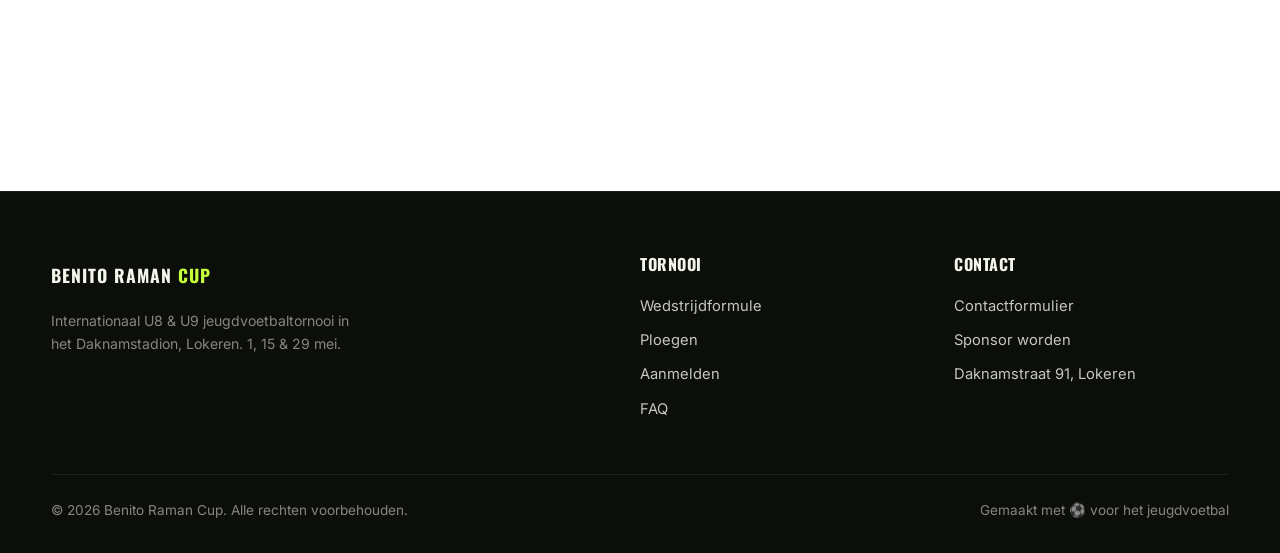
==== commit 28d375ea: "Sprint 2 - logo's toevoegen" ====
--- a/index.html
+++ b/index.html
@@ -9,7 +9,7 @@
   <link rel="preconnect" href="https://fonts.googleapis.com" />
   <link rel="preconnect" href="https://fonts.gstatic.com" crossorigin />
   <link href="https://fonts.googleapis.com/css2?family=Oswald:wght@400;500;600;700&family=Inter:wght@400;500;600;700&display=swap" rel="stylesheet" />
-  <link rel="stylesheet" href="assets/css/style.css" />
+  <link rel="stylesheet" href="assets/css/style.css?v=2" />
 </head>
 <body>
 
@@ -149,11 +149,11 @@
         <p>Een selectie van de clubs die hun deelname al bevestigden. De lijst groeit — meld jouw ploeg aan en speel mee.</p>
       </div>
       <div class="teams-row reveal">
-        <span class="team-chip"><span class="badge">AND</span> RSC Anderlecht</span>
-        <span class="team-chip"><span class="badge">STA</span> Standard Luik</span>
-        <span class="team-chip"><span class="badge">S04</span> Schalke 04</span>
-        <span class="team-chip"><span class="badge">GNT</span> KAA Gent</span>
-        <span class="team-chip"><span class="badge">MEC</span> KV Mechelen</span>
+        <span class="team-chip"><span class="badge"><img src="assets/img/clubs/Anderlecht-Logo.png" alt="RSC Anderlecht" onerror="this.replaceWith('AND')"></span> RSC Anderlecht</span>
+        <span class="team-chip"><span class="badge"><img src="assets/img/clubs/Logo_Standard.png" alt="Standard Luik" onerror="this.replaceWith('STA')"></span> Standard Luik</span>
+        <span class="team-chip"><span class="badge"><img src="assets/img/clubs/FC_Schalke_04_Logo.svg.webp" alt="Schalke 04" onerror="this.replaceWith('S04')"></span> Schalke 04</span>
+        <span class="team-chip"><span class="badge"><img src="assets/img/clubs/logo_Gent.png" alt="KAA Gent" onerror="this.replaceWith('GNT')"></span> KAA Gent</span>
+        <span class="team-chip"><span class="badge"><img src="assets/img/clubs/Logo_mechelen.webp" alt="KV Mechelen" onerror="this.replaceWith('MEC')"></span> KV Mechelen</span>
       </div>
       <div style="text-align:center;margin-top:40px;" class="reveal">
         <a href="ploegen.html" class="btn btn-ghost">Alle ploegen →</a>
@@ -238,6 +238,6 @@
     </div>
   </footer>
 
-  <script src="assets/js/main.js"></script>
+  <script src="assets/js/main.js?v=2"></script>
 </body>
 </html>
--- a/assets/css/style.css
+++ b/assets/css/style.css
@@ -291,11 +291,12 @@
 }
 .team-chip:hover { border-color: var(--gold); transform: translateY(-3px); }
 .team-chip .badge {
-  width: 34px; height: 34px; border-radius: 50%;
+  width: 40px; height: 40px; border-radius: 50%; overflow: hidden;
   display: grid; place-items: center;
-  background: var(--grad-cl); color: var(--ink);
-  font-weight: 700; font-size: 0.85rem;
-}
+  background: var(--dark); color: var(--volt);
+  font-weight: 700; font-size: 0.78rem;
+}
+.team-chip .badge img { width: 100%; height: 100%; object-fit: contain; padding: 4px; }
 
 /* ---------- Format / bracket teaser ---------- */
 .format-stages { display: grid; grid-template-columns: repeat(3,1fr); gap: 20px; margin-top: 20px;}
